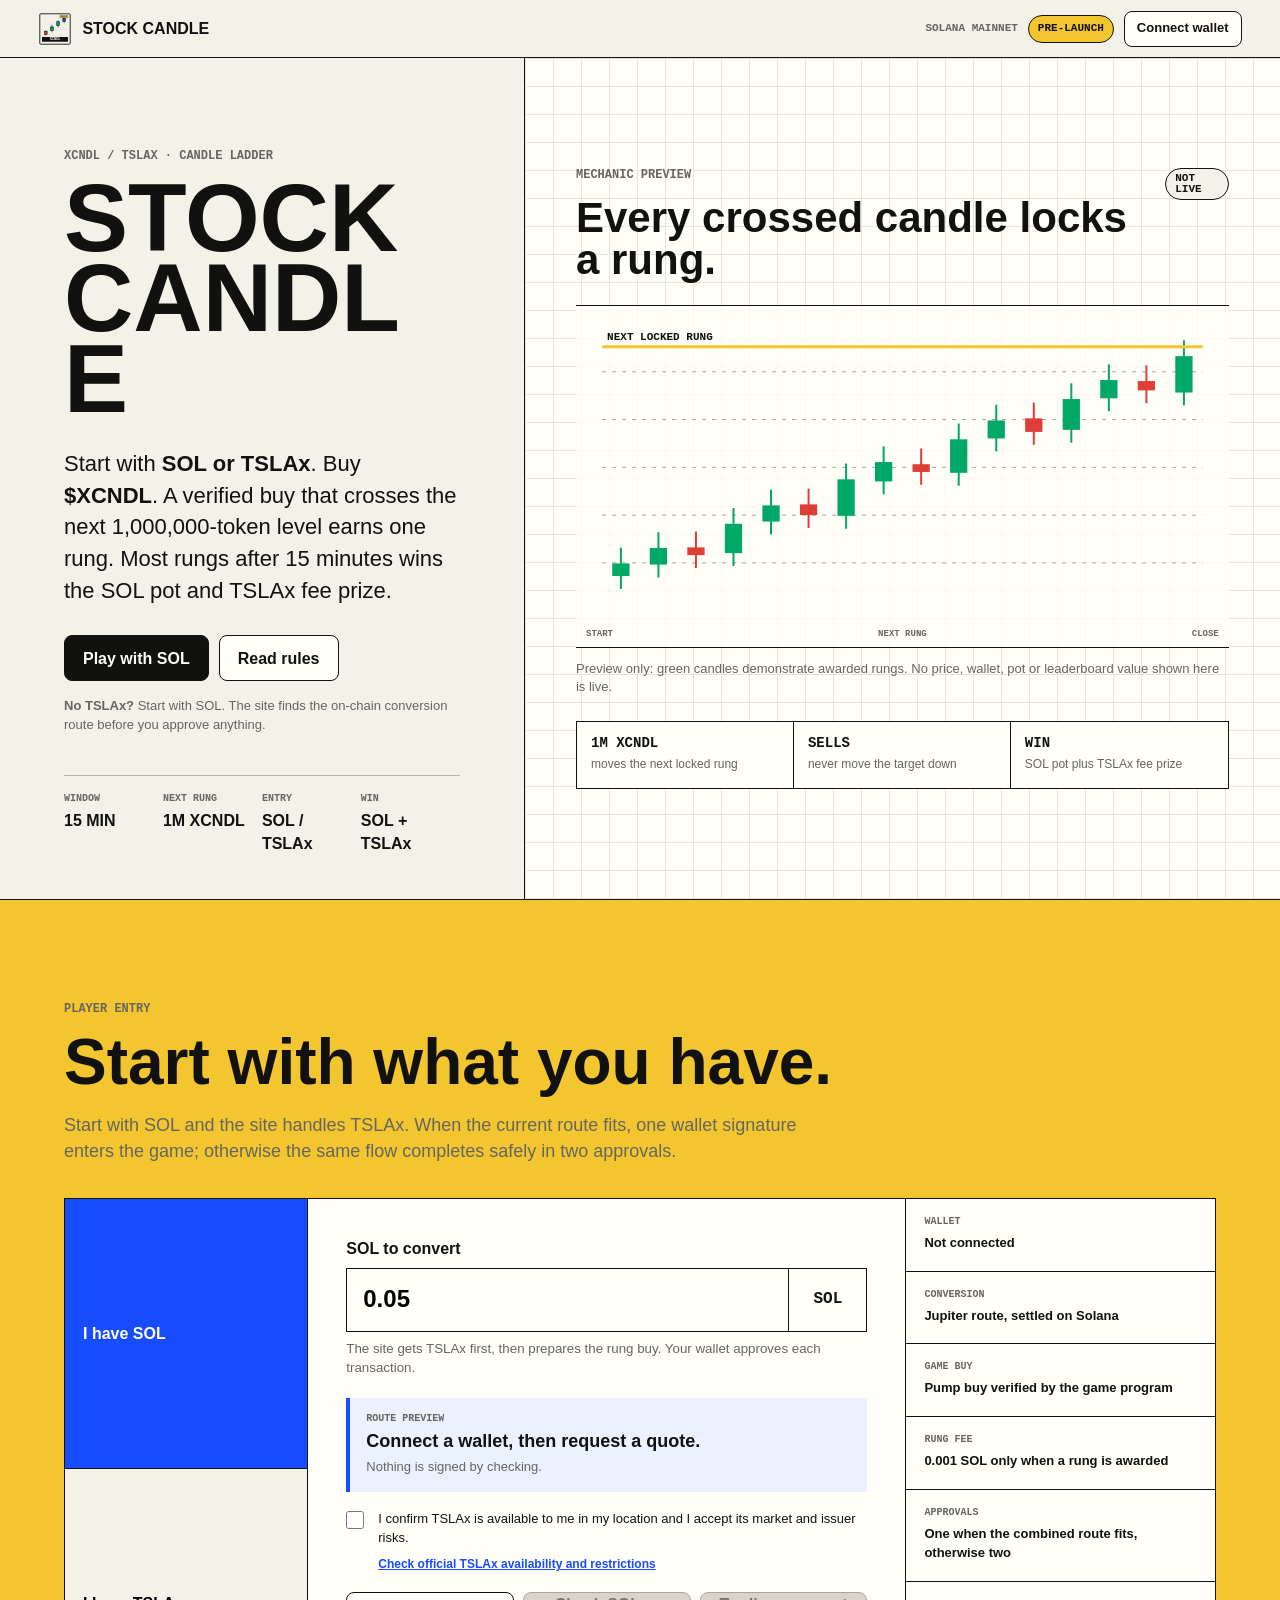
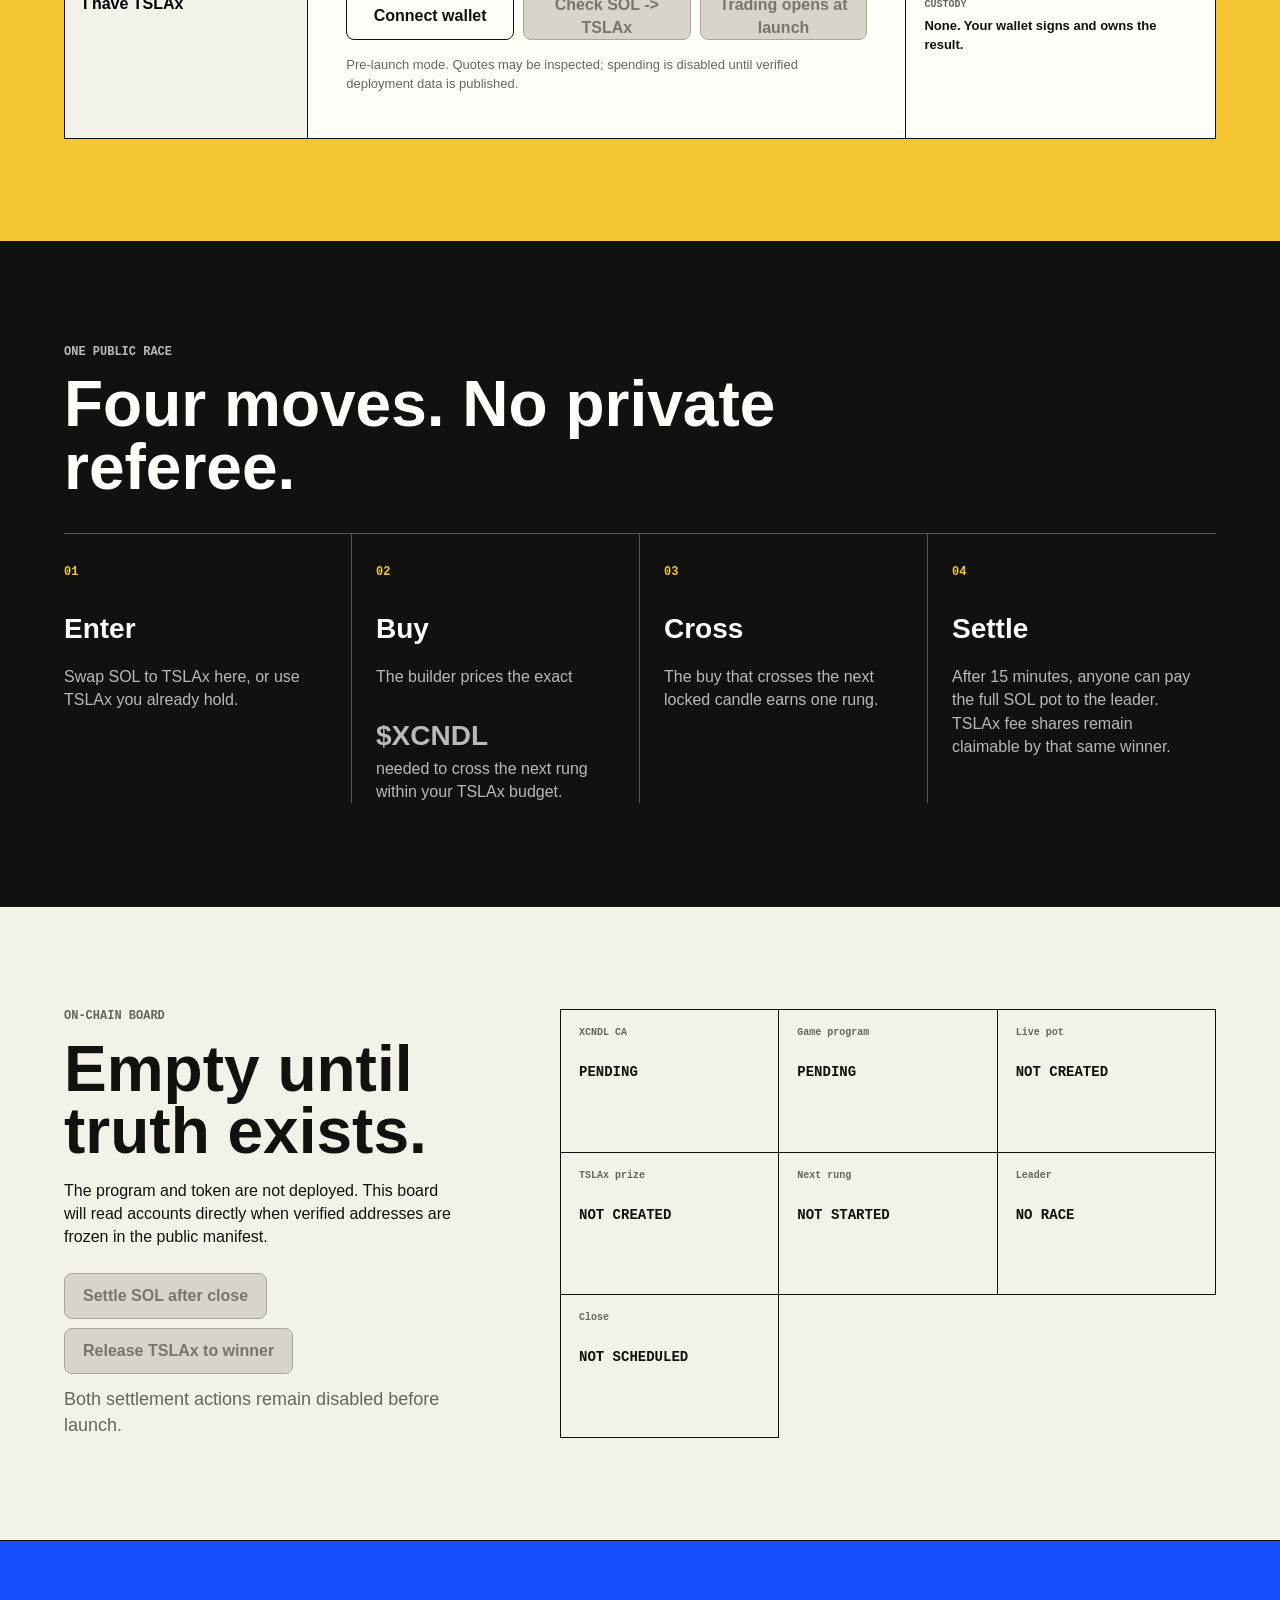
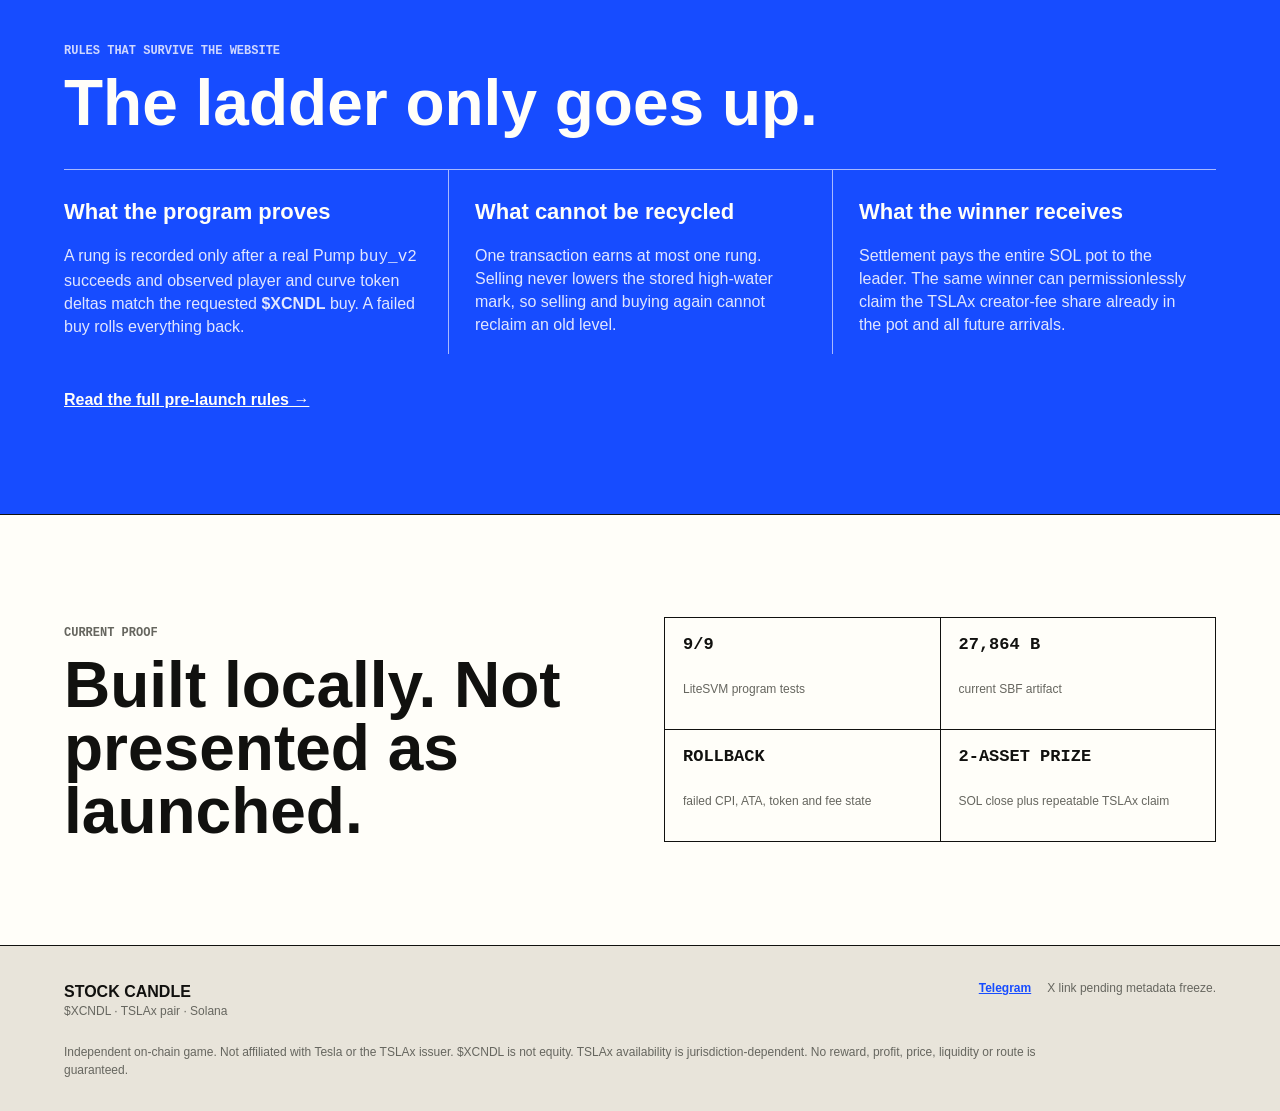
==== index.html @ 9a9387d1 "Harden pre-launch manifest gates" ====
<!doctype html>
<html lang="en">
<head>
  <meta charset="utf-8">
  <meta name="viewport" content="width=device-width, initial-scale=1, viewport-fit=cover">
  <title>STOCK CANDLE | XCNDL x TSLAx</title>
  <meta name="description" content="A fully on-chain Solana candle race. Start with SOL or TSLAx, buy XCNDL, cross the next 1M rung, and race for the SOL pot plus TSLAx fee prize.">
  <meta name="theme-color" content="#f4f1e9">
  <meta property="og:title" content="STOCK CANDLE | XCNDL x TSLAx">
  <meta property="og:description" content="Start with SOL or TSLAx. Cross 1M XCNDL candle rungs for 15 minutes. The leader wins the SOL pot plus TSLAx fee prize.">
  <meta property="og:image" content="https://scandle.ratchetx.xyz/assets/xcndl-token.png">
  <link rel="icon" href="assets/xcndl-token.svg" type="image/svg+xml">
  <link rel="stylesheet" href="styles.css">
</head>
<body>
  <a class="skip" href="#play">Skip to play</a>

  <header class="topbar">
    <a class="brand" href="#top" aria-label="STOCK CANDLE home">
      <img src="assets/xcndl-token.svg" width="34" height="34" alt="">
      <span>STOCK CANDLE</span>
    </a>
    <div class="top-actions">
      <span class="network">SOLANA MAINNET</span>
      <span class="launch-pill" id="launchPill">PRE-LAUNCH</span>
      <button class="button small" id="connectTop" type="button">Connect wallet</button>
    </div>
  </header>

  <main id="top">
    <section class="first-view" aria-labelledby="pageTitle">
      <div class="title-block">
        <p class="eyebrow">XCNDL / TSLAx &middot; CANDLE LADDER</p>
        <h1 id="pageTitle">STOCK<br>CANDLE</h1>
        <p class="lead">Start with <strong>SOL or TSLAx</strong>. Buy <strong>$XCNDL</strong>. A verified buy that crosses the next 1,000,000-token level earns one rung. Most rungs after 15 minutes wins the SOL pot and TSLAx fee prize.</p>
        <div class="primary-actions">
          <a class="button primary" href="#play">Play with SOL</a>
          <a class="button" href="#rules">Read rules</a>
        </div>
        <p class="entry-note"><strong>No TSLAx?</strong> Start with SOL. The site finds the on-chain conversion route before you approve anything.</p>
        <dl class="identity-line" aria-label="Token identity">
          <div><dt>WINDOW</dt><dd>15 MIN</dd></div>
          <div><dt>NEXT RUNG</dt><dd>1M XCNDL</dd></div>
          <div><dt>ENTRY</dt><dd>SOL / TSLAx</dd></div>
          <div><dt>WIN</dt><dd>SOL + TSLAx</dd></div>
        </dl>
      </div>

      <div class="market-surface" aria-labelledby="chartTitle">
        <div class="chart-head">
          <div>
            <p class="eyebrow">MECHANIC PREVIEW</p>
            <h2 id="chartTitle">Every crossed candle locks a rung.</h2>
          </div>
          <span class="live-label pending" id="chartState">NOT LIVE</span>
        </div>
        <div class="chart-wrap">
          <canvas id="ladderCanvas" aria-hidden="true"></canvas>
          <div class="chart-axis" aria-hidden="true">
            <span>START</span><span>NEXT RUNG</span><span>CLOSE</span>
          </div>
        </div>
        <p class="chart-summary" id="chartSummary">Preview only: green candles demonstrate awarded rungs. No price, wallet, pot or leaderboard value shown here is live.</p>
        <div class="rule-strip">
          <div><strong>1M XCNDL</strong><span>moves the next locked rung</span></div>
          <div><strong>SELLS</strong><span>never move the target down</span></div>
          <div><strong>WIN</strong><span>SOL pot plus TSLAx fee prize</span></div>
        </div>
      </div>
    </section>

    <section class="entry-band" id="play" aria-labelledby="playTitle">
      <div class="section-heading">
        <p class="eyebrow">PLAYER ENTRY</p>
        <h2 id="playTitle">Start with what you have.</h2>
        <p>Start with SOL and the site handles TSLAx. When the current route fits, one wallet signature enters the game; otherwise the same flow completes safely in two approvals.</p>
      </div>

      <div class="trade-workspace">
        <div class="mode-tabs" role="tablist" aria-label="Entry asset">
          <button class="mode-tab active" id="modeSol" type="button" role="tab" aria-selected="true" data-mode="sol">I have SOL</button>
          <button class="mode-tab" id="modeTslax" type="button" role="tab" aria-selected="false" data-mode="tslax">I have TSLAx</button>
        </div>

        <div class="trade-form">
          <label class="amount-field" for="entryAmount">
            <span id="amountLabel">SOL to convert</span>
            <span class="amount-box"><input id="entryAmount" inputmode="decimal" autocomplete="off" value="0.05" aria-describedby="amountHelp"><b id="amountUnit">SOL</b></span>
            <small id="amountHelp">The site checks a fresh route and chooses the shortest safe entry.</small>
          </label>

          <div class="quote-panel" aria-live="polite">
            <span class="quote-label">Route preview</span>
            <strong id="quoteValue">Connect a wallet, then request a quote.</strong>
            <span id="quoteDetail">Nothing is signed by checking.</span>
          </div>

          <label class="eligibility" for="eligibilityCheck">
            <input id="eligibilityCheck" type="checkbox">
            <span>I confirm TSLAx is available to me in my location and I accept its market and issuer risks.</span>
          </label>
          <p class="eligibility-info"><a href="https://xstocks.com/" target="_blank" rel="noopener noreferrer">Check official TSLAx availability and restrictions</a></p>

          <div class="trade-actions">
            <button class="button" id="connectWallet" type="button">Connect wallet</button>
            <button class="button cobalt" id="quoteButton" type="button">Check SOL &rarr; TSLAx</button>
            <button class="button primary" id="tradeButton" type="button" disabled>Trading opens at launch</button>
          </div>
          <p class="trade-status" id="tradeStatus" role="status">Pre-launch mode. Quotes may be inspected; spending is disabled until verified deployment data is published.</p>
        </div>

        <dl class="trust-ledger" aria-label="Entry trust boundary">
          <div><dt>Wallet</dt><dd id="walletValue">Not connected</dd></div>
          <div><dt>Conversion</dt><dd>Jupiter route, settled on Solana</dd></div>
          <div><dt>Game buy</dt><dd>Pump buy verified by the game program</dd></div>
          <div><dt>Rung fee</dt><dd>0.001 SOL only when a rung is awarded</dd></div>
          <div><dt>Approvals</dt><dd>One when the combined route fits, otherwise two</dd></div>
          <div><dt>Custody</dt><dd>None. Your wallet signs and owns the result.</dd></div>
        </dl>
      </div>
    </section>

    <section class="how-band" aria-labelledby="howTitle">
      <div class="section-heading compact">
        <p class="eyebrow">ONE PUBLIC RACE</p>
        <h2 id="howTitle">Four moves. No private referee.</h2>
      </div>
      <ol class="steps">
        <li><span>01</span><strong>Enter</strong><p>Swap SOL to TSLAx here, or use TSLAx you already hold.</p></li>
        <li><span>02</span><strong>Buy</strong><p>The builder prices the exact <strong>$XCNDL</strong> needed to cross the next rung within your TSLAx budget.</p></li>
        <li><span>03</span><strong>Cross</strong><p>The buy that crosses the next locked candle earns one rung.</p></li>
        <li><span>04</span><strong>Settle</strong><p>After 15 minutes, anyone can pay the full SOL pot to the leader. TSLAx fee shares remain claimable by that same winner.</p></li>
      </ol>
    </section>

    <section class="state-band" aria-labelledby="stateTitle">
      <div class="state-copy">
        <p class="eyebrow">ON-CHAIN BOARD</p>
        <h2 id="stateTitle">Empty until truth exists.</h2>
        <p id="stateExplanation">The program and token are not deployed. This board will read accounts directly when verified addresses are frozen in the public manifest.</p>
        <div class="state-actions">
          <button class="button primary" id="settleButton" type="button" disabled>Settle SOL after close</button>
          <button class="button" id="claimButton" type="button" disabled>Release TSLAx to winner</button>
        </div>
        <p class="state-status" id="stateStatus" role="status">Both settlement actions remain disabled before launch.</p>
      </div>
      <dl class="state-grid">
        <div><dt>XCNDL CA</dt><dd id="mintState">PENDING</dd></div>
        <div><dt>Game program</dt><dd id="programState">PENDING</dd></div>
        <div><dt>Live pot</dt><dd id="potState">NOT CREATED</dd></div>
        <div><dt>TSLAx prize</dt><dd id="prizeState">NOT CREATED</dd></div>
        <div><dt>Next rung</dt><dd id="rungState">NOT STARTED</dd></div>
        <div><dt>Leader</dt><dd id="leaderState">NO RACE</dd></div>
        <div><dt>Close</dt><dd id="closeState">NOT SCHEDULED</dd></div>
      </dl>
    </section>

    <section class="rules-band" id="rules" aria-labelledby="rulesTitle">
      <div class="section-heading compact">
        <p class="eyebrow">RULES THAT SURVIVE THE WEBSITE</p>
        <h2 id="rulesTitle">The ladder only goes up.</h2>
      </div>
      <div class="rules-columns">
        <div>
          <h3>What the program proves</h3>
          <p>A rung is recorded only after a real Pump <code>buy_v2</code> succeeds and observed player and curve token deltas match the requested <strong>$XCNDL</strong> buy. A failed buy rolls everything back.</p>
        </div>
        <div>
          <h3>What cannot be recycled</h3>
          <p>One transaction earns at most one rung. Selling never lowers the stored high-water mark, so selling and buying again cannot reclaim an old level.</p>
        </div>
        <div>
          <h3>What the winner receives</h3>
          <p>Settlement pays the entire SOL pot to the leader. The same winner can permissionlessly claim the TSLAx creator-fee share already in the pot and all future arrivals.</p>
        </div>
      </div>
      <a class="text-link" href="rules.html">Read the full pre-launch rules &rarr;</a>
    </section>

    <section class="proof-band" aria-labelledby="proofTitle">
      <div>
        <p class="eyebrow">CURRENT PROOF</p>
        <h2 id="proofTitle">Built locally. Not presented as launched.</h2>
      </div>
      <ul class="proof-list">
        <li><strong>9/9</strong><span>LiteSVM program tests</span></li>
        <li><strong>27,864 B</strong><span>current SBF artifact</span></li>
        <li><strong>ROLLBACK</strong><span>failed CPI, ATA, token and fee state</span></li>
        <li><strong>2-ASSET PRIZE</strong><span>SOL close plus repeatable TSLAx claim</span></li>
      </ul>
    </section>
  </main>

  <footer>
    <div class="footer-brand">
      <strong>STOCK CANDLE</strong>
      <span>$XCNDL &middot; TSLAx pair &middot; Solana</span>
    </div>
    <div class="socials">
      <a id="xLink" hidden rel="noopener noreferrer">X</a>
      <a id="telegramLink" hidden rel="noopener noreferrer">Telegram</a>
      <span id="socialPending">X link pending metadata freeze.</span>
    </div>
    <p class="risk">Independent on-chain game. Not affiliated with Tesla or the TSLAx issuer. $XCNDL is not equity. TSLAx availability is jurisdiction-dependent. No reward, profit, price, liquidity or route is guaranteed.</p>
  </footer>

  <script src="app.js" defer></script>
</body>
</html>
---- styles.css ----
:root {
  color-scheme: light;
  --paper: #f4f1e9;
  --paper-2: #e8e4da;
  --ink: #11110f;
  --muted: #66665f;
  --line: #b8b4aa;
  --green: #00a867;
  --red: #de3e35;
  --blue: #174cff;
  --yellow: #f3c62f;
  --white: #fffef9;
  --radius: 8px;
  font-family: Arial, Helvetica, sans-serif;
}

* { box-sizing: border-box; }
html { scroll-behavior: smooth; }
body {
  margin: 0;
  background: var(--paper);
  color: var(--ink);
  font-size: 16px;
  line-height: 1.45;
}
button, input { font: inherit; }
a { color: inherit; }
.skip {
  position: fixed;
  top: 8px;
  left: 8px;
  z-index: 20;
  padding: 10px 14px;
  background: var(--ink);
  color: var(--white);
  transform: translateY(-150%);
}
.skip:focus { transform: translateY(0); }

.topbar {
  position: sticky;
  top: 0;
  z-index: 10;
  min-height: 58px;
  padding: 8px clamp(16px, 3vw, 44px);
  display: flex;
  align-items: center;
  justify-content: space-between;
  gap: 18px;
  background: rgba(244, 241, 233, 0.96);
  border-bottom: 1px solid var(--ink);
  backdrop-filter: blur(10px);
}
.brand {
  display: inline-flex;
  align-items: center;
  gap: 10px;
  color: inherit;
  text-decoration: none;
  font-weight: 900;
}
.brand img { border-radius: 4px; }
.top-actions { display: flex; align-items: center; gap: 10px; }
.network { color: var(--muted); font: 700 11px/1 monospace; }
.launch-pill, .live-label {
  display: inline-flex;
  align-items: center;
  min-height: 28px;
  padding: 4px 9px;
  border: 1px solid var(--ink);
  border-radius: 999px;
  font: 800 11px/1 monospace;
  background: var(--yellow);
}
.live-label.pending { background: var(--paper); }

.button {
  min-height: 46px;
  padding: 0 18px;
  display: inline-flex;
  align-items: center;
  justify-content: center;
  border: 1px solid var(--ink);
  border-radius: var(--radius);
  background: var(--white);
  color: var(--ink);
  text-decoration: none;
  font-weight: 800;
  cursor: pointer;
  transition: transform 140ms ease, box-shadow 140ms ease, background 140ms ease;
}
.button:hover:not(:disabled), .button:focus-visible:not(:disabled) {
  transform: translate(-2px, -2px);
  box-shadow: 3px 3px 0 var(--ink);
}
.button:focus-visible, input:focus-visible { outline: 3px solid var(--yellow); outline-offset: 2px; }
.button.small { min-height: 36px; padding: 0 12px; font-size: 13px; }
.button.primary { background: var(--ink); color: var(--white); }
.button.cobalt { background: var(--blue); color: var(--white); }
.button:disabled { color: #77756d; border-color: #aaa69d; background: #d8d4ca; cursor: not-allowed; }

.first-view {
  min-height: calc(100svh - 58px);
  display: grid;
  grid-template-columns: minmax(280px, 0.82fr) minmax(460px, 1.18fr);
  border-bottom: 1px solid var(--ink);
}
.title-block {
  padding: clamp(42px, 7vw, 100px) clamp(24px, 5vw, 72px) 42px;
  display: flex;
  flex-direction: column;
  justify-content: center;
  border-right: 1px solid var(--ink);
}
.eyebrow {
  margin: 0 0 14px;
  color: var(--muted);
  font: 800 12px/1.2 monospace;
  text-transform: uppercase;
}
h1, h2, h3, p { overflow-wrap: anywhere; }
h1 {
  margin: 0;
  max-width: 8ch;
  font-size: 96px;
  line-height: 0.84;
  letter-spacing: 0;
}
.lead { max-width: 590px; margin: 28px 0; font-size: 22px; }
.primary-actions { display: flex; flex-wrap: wrap; gap: 10px; }
.entry-note { max-width: 560px; margin: 16px 0 0; color: var(--muted); font-size: 13px; }
.identity-line {
  margin: 40px 0 0;
  padding-top: 18px;
  display: grid;
  grid-template-columns: repeat(4, 1fr);
  border-top: 1px solid var(--line);
}
.identity-line div { padding-right: 10px; }
.identity-line dt { color: var(--muted); font: 700 10px/1 monospace; }
.identity-line dd { margin: 5px 0 0; font-weight: 900; }

.market-surface {
  min-width: 0;
  padding: clamp(28px, 4vw, 56px);
  display: flex;
  flex-direction: column;
  justify-content: center;
  background-color: var(--white);
  background-image: linear-gradient(var(--paper-2) 1px, transparent 1px), linear-gradient(90deg, var(--paper-2) 1px, transparent 1px);
  background-size: 28px 28px;
}
.chart-head { display: flex; justify-content: space-between; align-items: start; gap: 20px; }
.chart-head h2 { max-width: 690px; margin: 0; font-size: 42px; line-height: 1; }
.chart-wrap {
  position: relative;
  width: 100%;
  aspect-ratio: 16 / 8.4;
  min-height: 260px;
  max-height: 520px;
  margin: 24px 0 12px;
  border-top: 1px solid var(--ink);
  border-bottom: 1px solid var(--ink);
  background: rgba(255, 254, 249, 0.82);
}
#ladderCanvas { display: block; width: 100%; height: 100%; }
.chart-axis {
  position: absolute;
  inset: auto 10px 8px;
  display: flex;
  justify-content: space-between;
  pointer-events: none;
  color: var(--muted);
  font: 700 9px/1 monospace;
}
.chart-summary { margin: 0; color: var(--muted); font-size: 13px; }
.rule-strip {
  margin-top: 24px;
  display: grid;
  grid-template-columns: repeat(3, 1fr);
  border: 1px solid var(--ink);
  background: var(--white);
}
.rule-strip div { min-width: 0; padding: 14px; border-right: 1px solid var(--ink); }
.rule-strip div:last-child { border-right: 0; }
.rule-strip strong, .rule-strip span { display: block; }
.rule-strip strong { font: 900 14px/1 monospace; }
.rule-strip span { margin-top: 6px; color: var(--muted); font-size: 12px; }

.entry-band, .how-band, .rules-band, .proof-band, .state-band {
  padding: clamp(54px, 8vw, 112px) clamp(18px, 5vw, 72px);
  border-bottom: 1px solid var(--ink);
}
.section-heading { max-width: 900px; margin-bottom: 34px; }
.section-heading.compact { max-width: 760px; }
.section-heading h2, .state-copy h2, .proof-band h2 { margin: 0; font-size: 64px; line-height: 0.98; }
.section-heading p:last-child, .state-copy p:last-child { max-width: 740px; color: var(--muted); font-size: 18px; }

.entry-band { background: var(--yellow); }
.trade-workspace {
  display: grid;
  grid-template-columns: minmax(200px, 0.55fr) minmax(360px, 1.35fr) minmax(230px, 0.7fr);
  border: 1px solid var(--ink);
  background: var(--white);
}
.mode-tabs { display: flex; flex-direction: column; border-right: 1px solid var(--ink); }
.mode-tab {
  flex: 1;
  min-height: 76px;
  padding: 18px;
  border: 0;
  border-bottom: 1px solid var(--ink);
  background: var(--paper);
  text-align: left;
  font-weight: 900;
  cursor: pointer;
}
.mode-tab:last-child { border-bottom: 0; }
.mode-tab.active { background: var(--blue); color: var(--white); }
.trade-form { padding: clamp(20px, 3vw, 38px); }
.amount-field > span:first-child { display: block; margin-bottom: 8px; font-weight: 800; }
.amount-box {
  min-height: 64px;
  display: grid;
  grid-template-columns: 1fr auto;
  align-items: center;
  border: 1px solid var(--ink);
  background: var(--white);
}
.amount-box input { width: 100%; min-width: 0; padding: 0 16px; border: 0; outline: 0; font-size: 24px; font-weight: 800; background: transparent; }
.amount-box b { align-self: stretch; min-width: 78px; display: grid; place-items: center; border-left: 1px solid var(--ink); font-family: monospace; }
.amount-field small { display: block; margin-top: 7px; color: var(--muted); }
.quote-panel { margin-top: 20px; padding: 16px; display: grid; gap: 4px; border-left: 4px solid var(--blue); background: #edf0ff; }
.quote-label { color: var(--muted); font: 700 10px/1 monospace; text-transform: uppercase; }
.quote-panel strong { font-size: 18px; }
.quote-panel span:last-child { color: var(--muted); font-size: 13px; }
.eligibility { margin: 18px 0; display: grid; grid-template-columns: 22px 1fr; gap: 10px; align-items: start; font-size: 13px; }
.eligibility input { width: 18px; height: 18px; margin: 1px 0 0; accent-color: var(--blue); }
.eligibility-info { margin: -10px 0 18px 32px; font-size: 12px; }
.eligibility-info a { color: var(--blue); font-weight: 800; }
.trade-actions { display: flex; flex-wrap: wrap; gap: 9px; }
.trade-actions .button { flex: 1 1 160px; }
.trade-status { margin: 16px 0 0; min-height: 44px; color: var(--muted); font-size: 13px; }
.trust-ledger { margin: 0; border-left: 1px solid var(--ink); }
.trust-ledger div { padding: 18px; border-bottom: 1px solid var(--ink); }
.trust-ledger div:last-child { border-bottom: 0; }
.trust-ledger dt { color: var(--muted); font: 700 10px/1 monospace; text-transform: uppercase; }
.trust-ledger dd { margin: 7px 0 0; font-size: 13px; font-weight: 700; }

.how-band { background: var(--ink); color: var(--white); }
.how-band .eyebrow, .how-band .steps p { color: #b9bab5; }
.steps { margin: 0; padding: 0; display: grid; grid-template-columns: repeat(4, 1fr); list-style: none; border-top: 1px solid #55564f; }
.steps li { min-width: 0; padding: 24px 24px 0 0; border-right: 1px solid #55564f; }
.steps li + li { padding-left: 24px; }
.steps li:last-child { border-right: 0; }
.steps span { color: var(--yellow); font: 800 12px/1 monospace; }
.steps strong { display: block; margin-top: 28px; font-size: 28px; }
.steps p { margin-bottom: 0; }

.state-band { display: grid; grid-template-columns: minmax(260px, 0.75fr) minmax(480px, 1.25fr); gap: clamp(40px, 8vw, 120px); }
.state-actions { margin-top: 24px; display: flex; flex-wrap: wrap; gap: 9px; }
.state-status { max-width: 640px; min-height: 38px; margin: 12px 0 0; color: var(--muted); font-size: 13px; }
.state-grid { margin: 0; display: grid; grid-template-columns: repeat(3, 1fr); border-top: 1px solid var(--ink); border-left: 1px solid var(--ink); }
.state-grid div { min-height: 120px; padding: 18px; border-right: 1px solid var(--ink); border-bottom: 1px solid var(--ink); }
.state-grid dt { color: var(--muted); font: 700 10px/1 monospace; }
.state-grid dd { margin: 26px 0 0; font: 900 14px/1.2 monospace; }

.rules-band { background: var(--blue); color: var(--white); }
.rules-band .eyebrow { color: #cfd7ff; }
.rules-columns { display: grid; grid-template-columns: repeat(3, 1fr); border-top: 1px solid #a8b9ff; }
.rules-columns div { padding: 26px 26px 0 0; }
.rules-columns div + div { padding-left: 26px; border-left: 1px solid #a8b9ff; }
.rules-columns h3 { margin: 0; font-size: 22px; }
.rules-columns p { color: #e1e6ff; }
.text-link { display: inline-block; margin-top: 34px; font-weight: 900; }

.proof-band { display: grid; grid-template-columns: 1fr 1fr; gap: 48px; align-items: end; background: var(--white); }
.proof-list { margin: 0; padding: 0; display: grid; grid-template-columns: 1fr 1fr; list-style: none; border-top: 1px solid var(--ink); border-left: 1px solid var(--ink); }
.proof-list li { min-height: 112px; padding: 18px; border-right: 1px solid var(--ink); border-bottom: 1px solid var(--ink); }
.proof-list strong, .proof-list span { display: block; }
.proof-list strong { font: 900 17px/1 monospace; }
.proof-list span { margin-top: 28px; color: var(--muted); font-size: 12px; }

footer { padding: 34px clamp(18px, 5vw, 72px); display: grid; grid-template-columns: 1fr auto; gap: 24px; background: var(--paper-2); }
.footer-brand strong, .footer-brand span { display: block; }
.footer-brand span, .socials, .risk { color: var(--muted); font-size: 12px; }
.socials { display: flex; gap: 16px; }
.socials a { font-weight: 800; color: var(--blue); }
.risk { grid-column: 1 / -1; max-width: 980px; margin: 0; }

.rules-document { width: min(920px, calc(100% - 36px)); margin: 0 auto; padding: 72px 0 110px; }
.rules-document h1 { max-width: none; font-size: 76px; }
.document-lead { max-width: 780px; margin: 32px 0 64px; font-size: 22px; }
.rules-document section { padding: 28px 0; border-top: 1px solid var(--ink); }
.rules-document section h2 { margin: 0 0 14px; font-size: 34px; }
.rules-document section p, .rules-document section ul { max-width: 760px; }
.rules-document li + li { margin-top: 9px; }

@media (max-width: 980px) {
  h1 { font-size: 76px; }
  .section-heading h2, .state-copy h2, .proof-band h2 { font-size: 52px; }
  .first-view { grid-template-columns: 1fr; }
  .title-block { border-right: 0; border-bottom: 1px solid var(--ink); }
  .trade-workspace { grid-template-columns: 180px 1fr; }
  .trust-ledger { grid-column: 1 / -1; display: grid; grid-template-columns: 1fr 1fr; border-left: 0; border-top: 1px solid var(--ink); }
  .trust-ledger div { border-right: 1px solid var(--ink); }
  .state-band, .proof-band { grid-template-columns: 1fr; }
}

@media (max-width: 680px) {
  .topbar { align-items: flex-start; }
  .brand span { display: none; }
  .network { display: none; }
  .button.small { max-width: 128px; }
  .first-view { min-height: auto; }
  .title-block { padding: 44px 18px 34px; }
  h1 { font-size: 58px; }
  .lead { margin: 22px 0; font-size: 18px; }
  .identity-line { margin-top: 28px; }
  .identity-line { grid-template-columns: 1fr 1fr; row-gap: 16px; }
  .identity-line dd { font-size: 13px; }
  .market-surface { padding: 28px 18px 30px; }
  .chart-head { align-items: flex-end; }
  .chart-wrap { min-height: 228px; aspect-ratio: 1.3 / 1; }
  .rule-strip { grid-template-columns: 1fr; }
  .rule-strip div { border-right: 0; border-bottom: 1px solid var(--ink); }
  .rule-strip div:last-child { border-bottom: 0; }
  .entry-band, .how-band, .rules-band, .proof-band, .state-band { padding: 52px 18px; }
  .section-heading h2, .state-copy h2, .proof-band h2 { font-size: 39px; }
  .trade-workspace { grid-template-columns: 1fr; }
  .mode-tabs { flex-direction: row; border-right: 0; border-bottom: 1px solid var(--ink); }
  .mode-tab { min-height: 58px; border-bottom: 0; border-right: 1px solid var(--ink); }
  .mode-tab:last-child { border-right: 0; }
  .trust-ledger { grid-template-columns: 1fr; }
  .trust-ledger div { border-right: 0; }
  .steps { grid-template-columns: 1fr 1fr; }
  .steps li { padding: 20px 14px 20px 0; border-bottom: 1px solid #55564f; }
  .steps li + li { padding-left: 14px; }
  .steps li:nth-child(2) { border-right: 0; }
  .steps li:nth-child(3), .steps li:nth-child(4) { border-bottom: 0; }
  .steps strong { margin-top: 18px; font-size: 22px; }
  .state-grid { grid-template-columns: 1fr 1fr; }
  .rules-columns { grid-template-columns: 1fr; }
  .rules-columns div { padding: 24px 0 8px; border-bottom: 1px solid #a8b9ff; }
  .rules-columns div + div { padding-left: 0; border-left: 0; }
  .rules-columns div:last-child { border-bottom: 0; }
  .proof-list { grid-template-columns: 1fr; }
  footer { grid-template-columns: 1fr; }
  .rules-document { padding-top: 46px; }
  .rules-document h1 { font-size: 48px; }
  .document-lead { font-size: 18px; }
}

@media (prefers-reduced-motion: reduce) {
  html { scroll-behavior: auto; }
  *, *::before, *::after { animation-duration: 0.001ms !important; transition-duration: 0.001ms !important; }
}
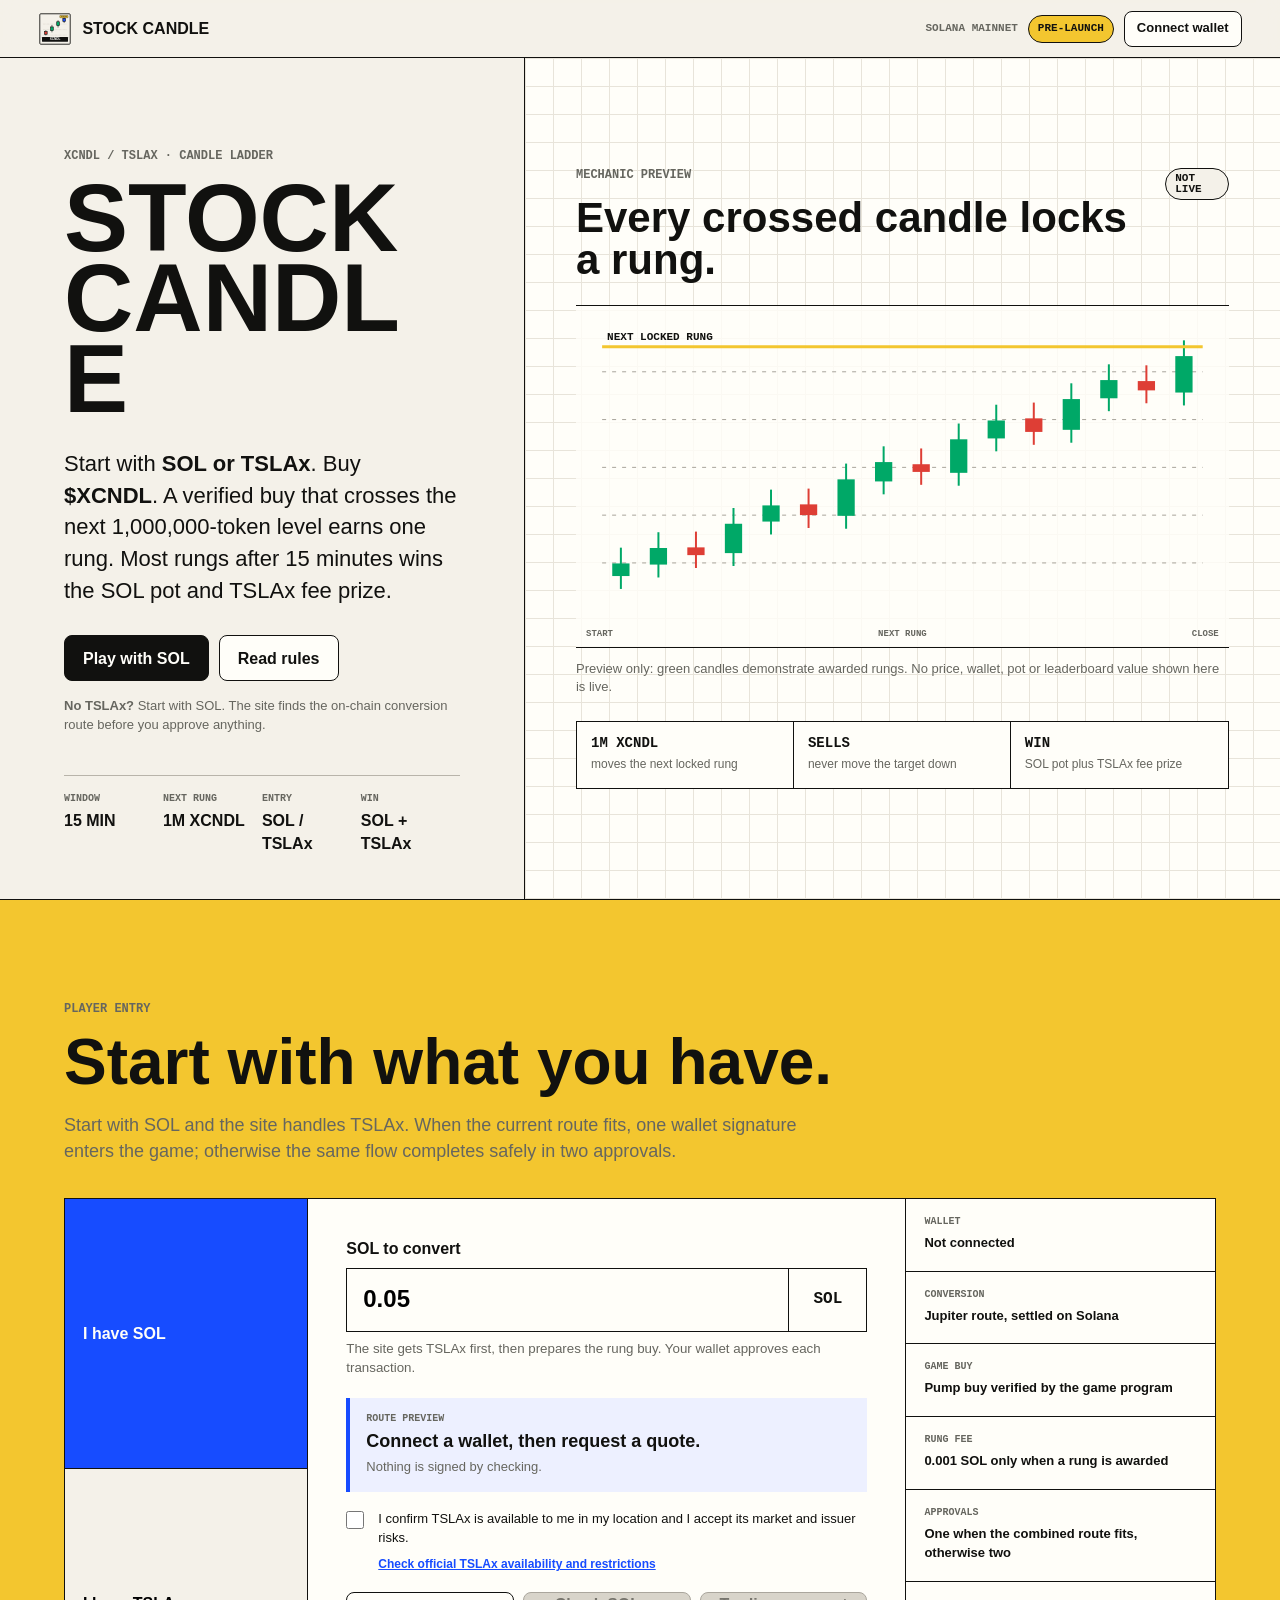
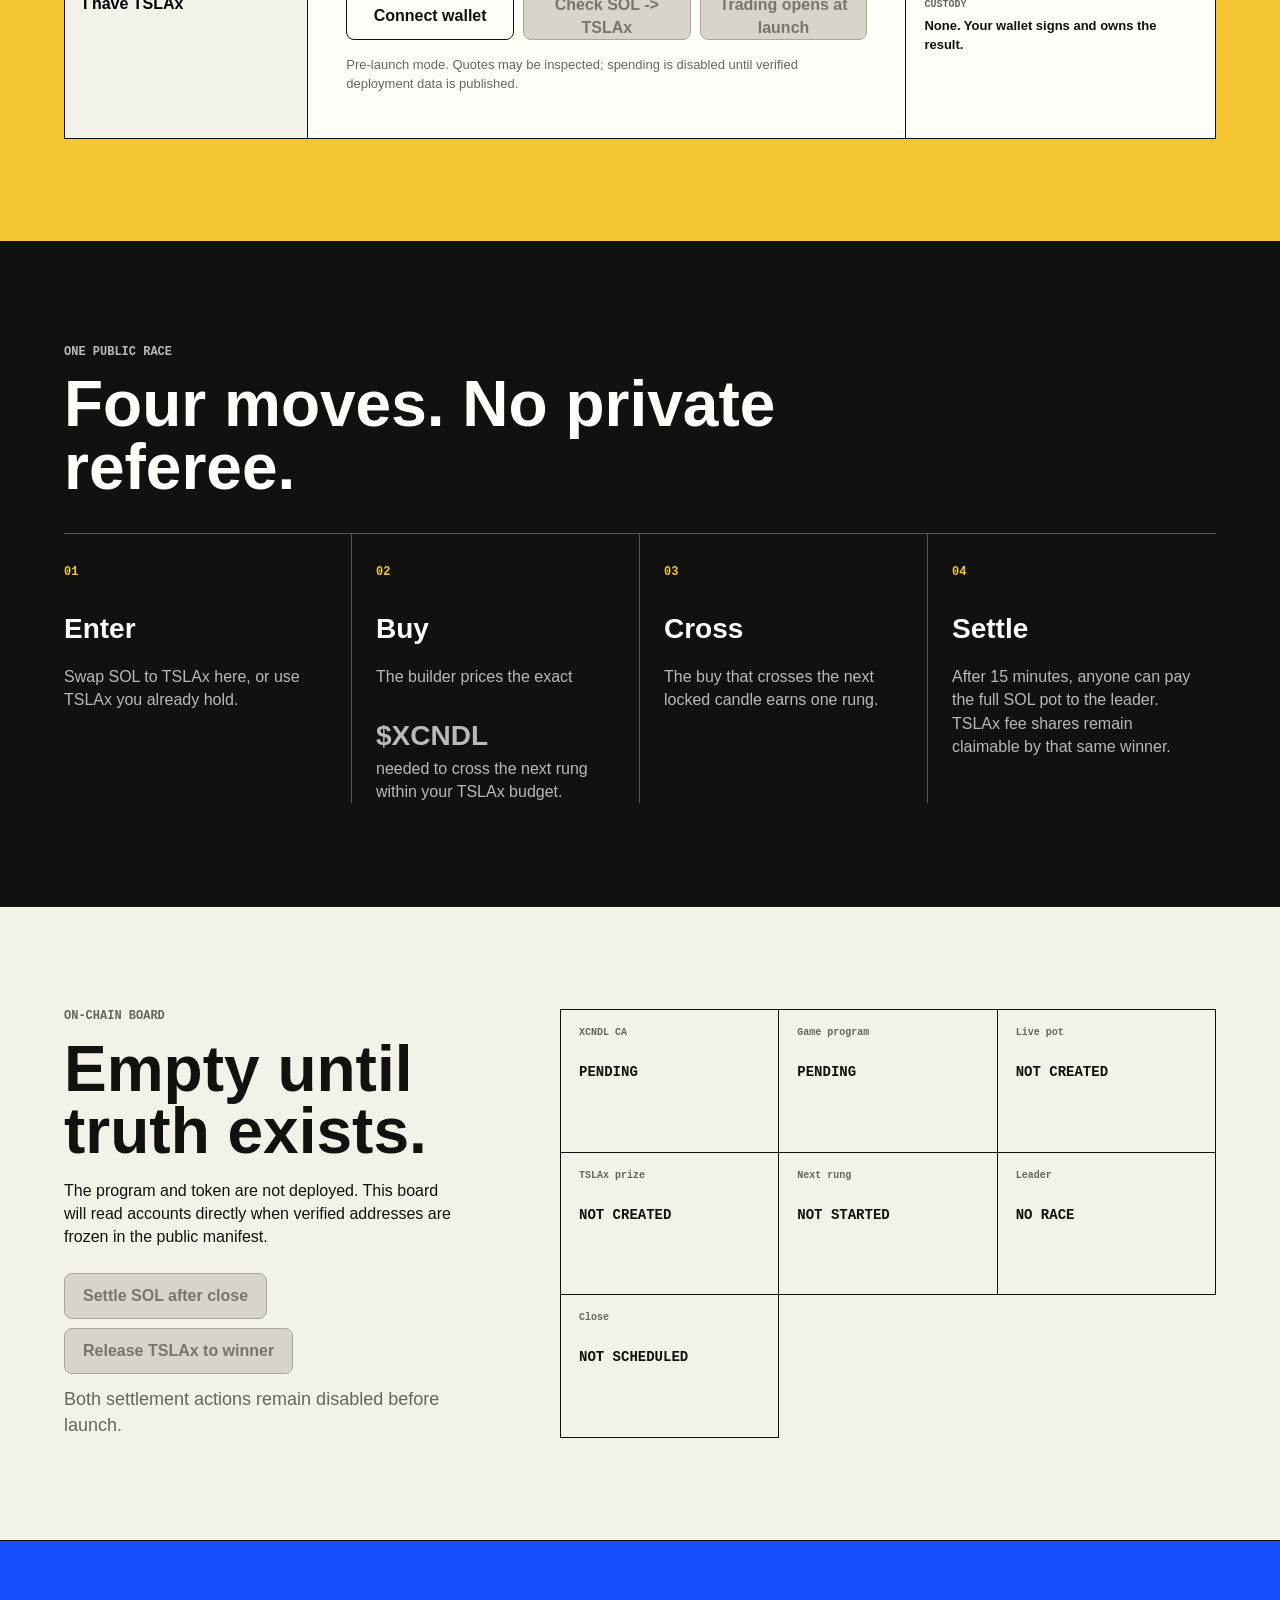
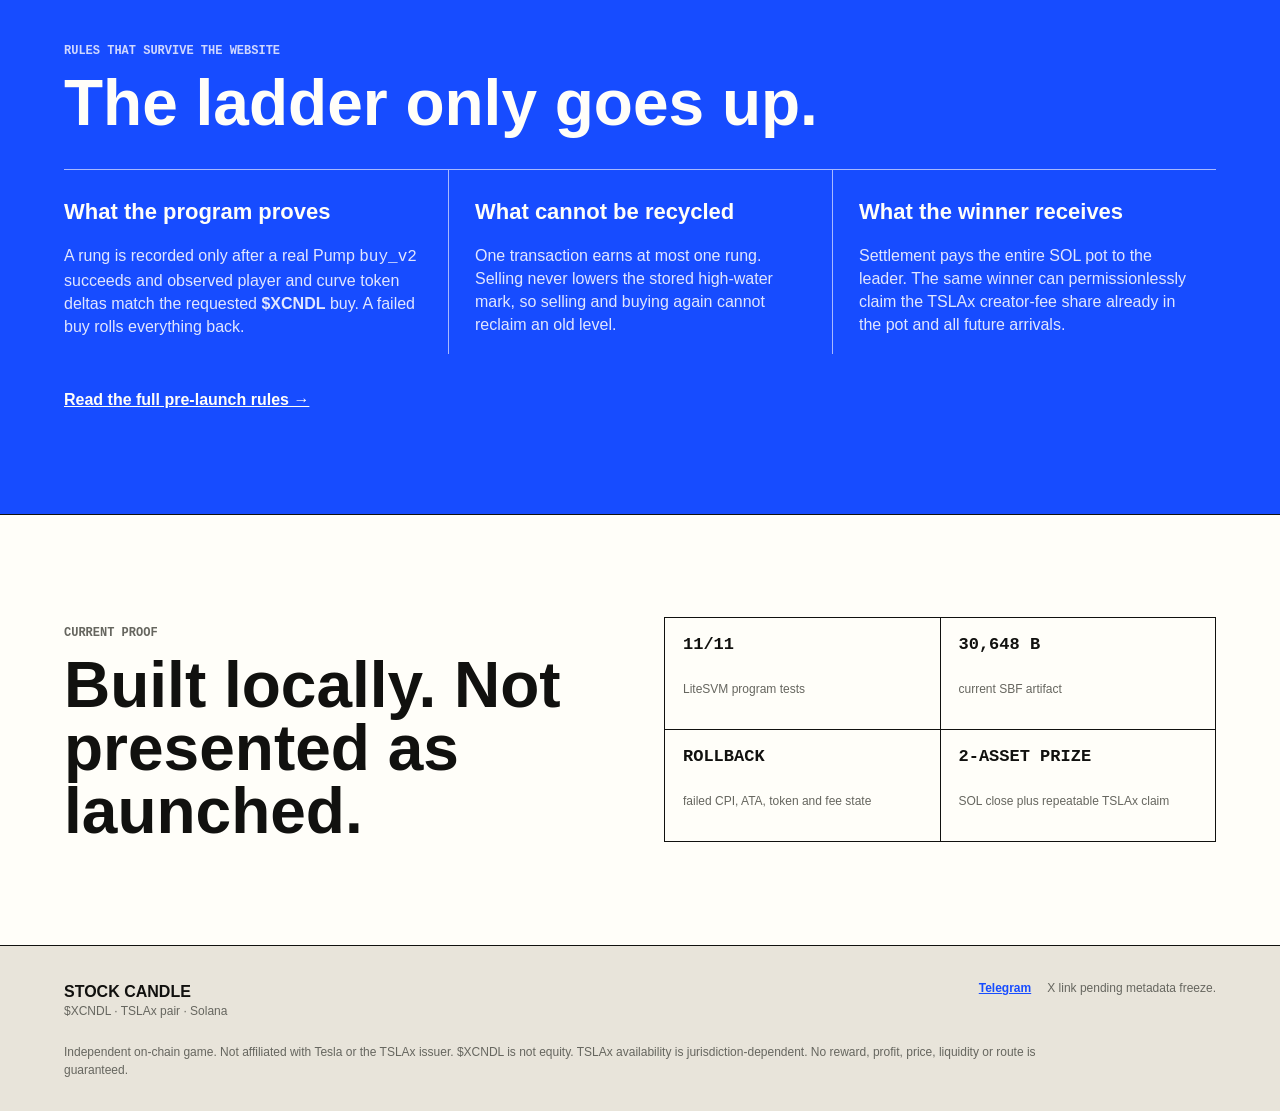
==== commit a46b327d: "Close prefunded PDA launch blocker" ====
--- a/index.html
+++ b/index.html
@@ -183,8 +183,8 @@
         <h2 id="proofTitle">Built locally. Not presented as launched.</h2>
       </div>
       <ul class="proof-list">
-        <li><strong>9/9</strong><span>LiteSVM program tests</span></li>
-        <li><strong>27,864 B</strong><span>current SBF artifact</span></li>
+        <li><strong>11/11</strong><span>LiteSVM program tests</span></li>
+        <li><strong>30,648 B</strong><span>current SBF artifact</span></li>
         <li><strong>ROLLBACK</strong><span>failed CPI, ATA, token and fee state</span></li>
         <li><strong>2-ASSET PRIZE</strong><span>SOL close plus repeatable TSLAx claim</span></li>
       </ul>
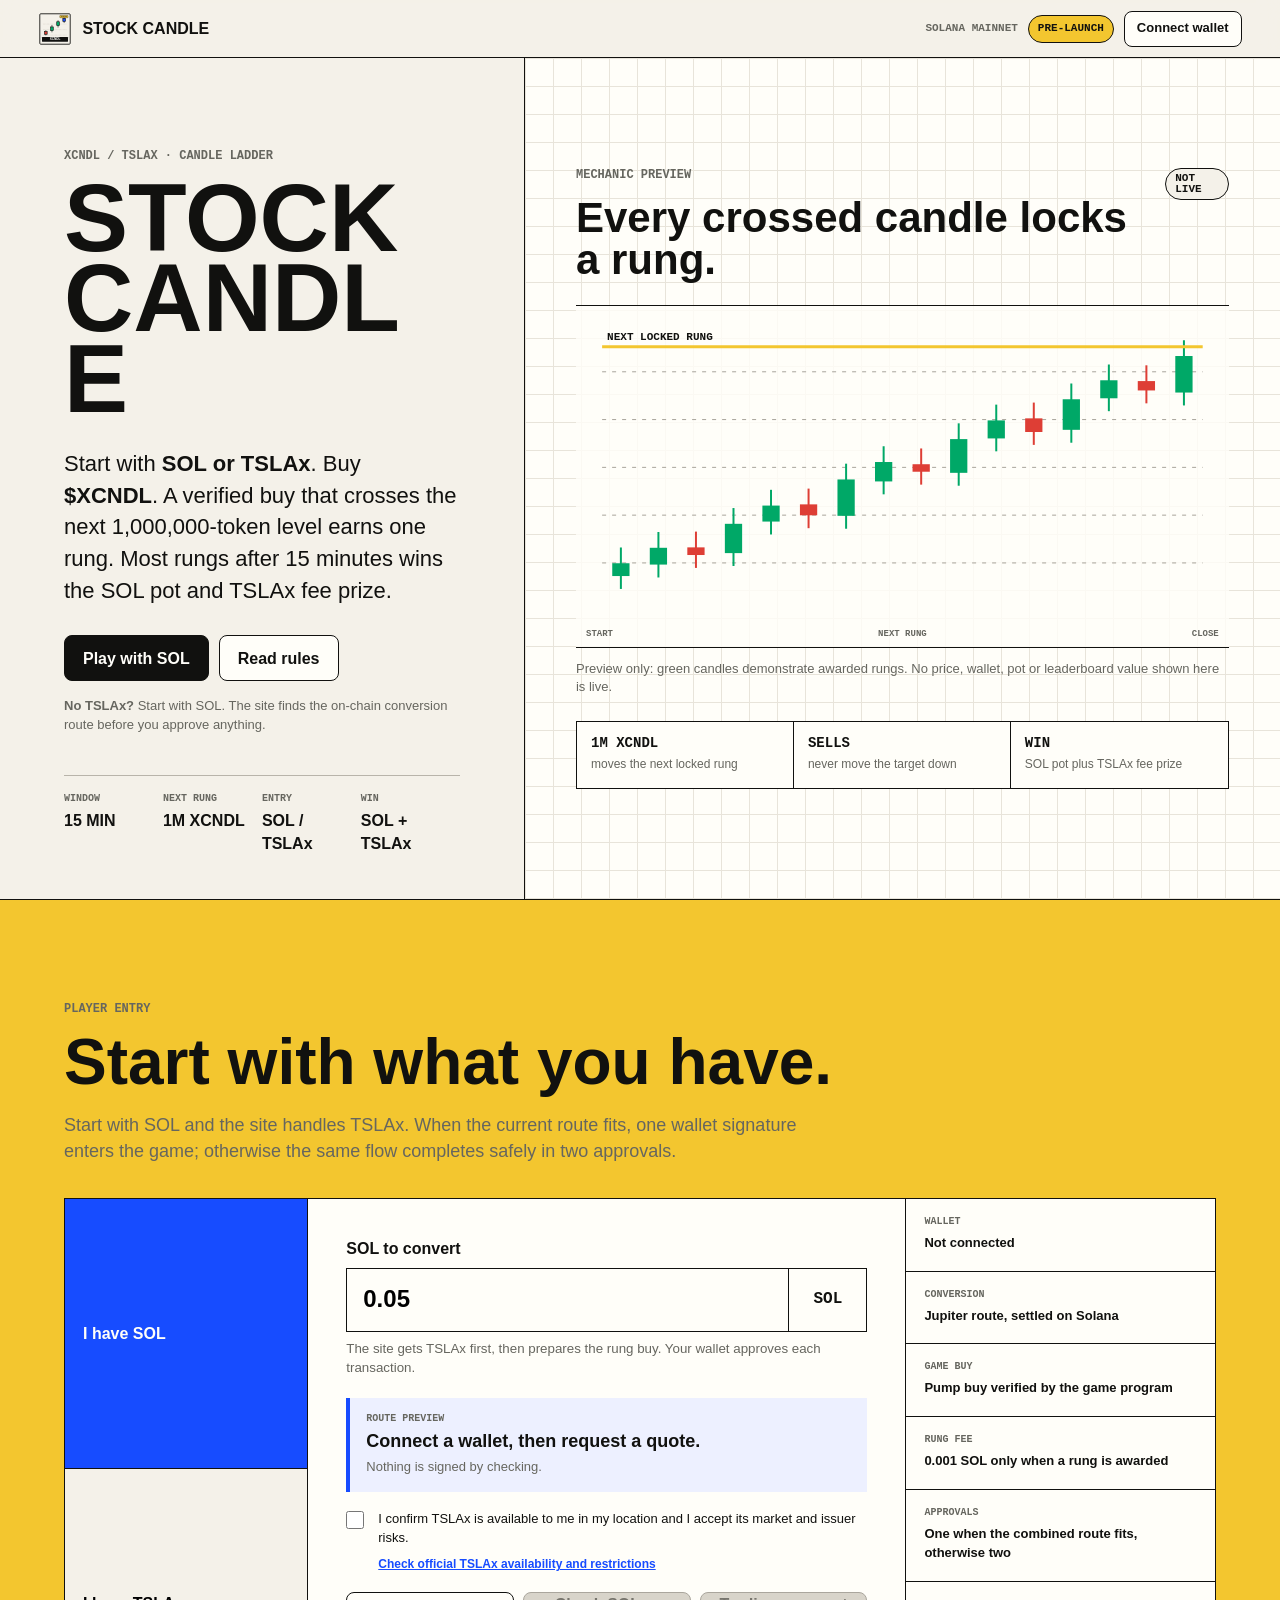
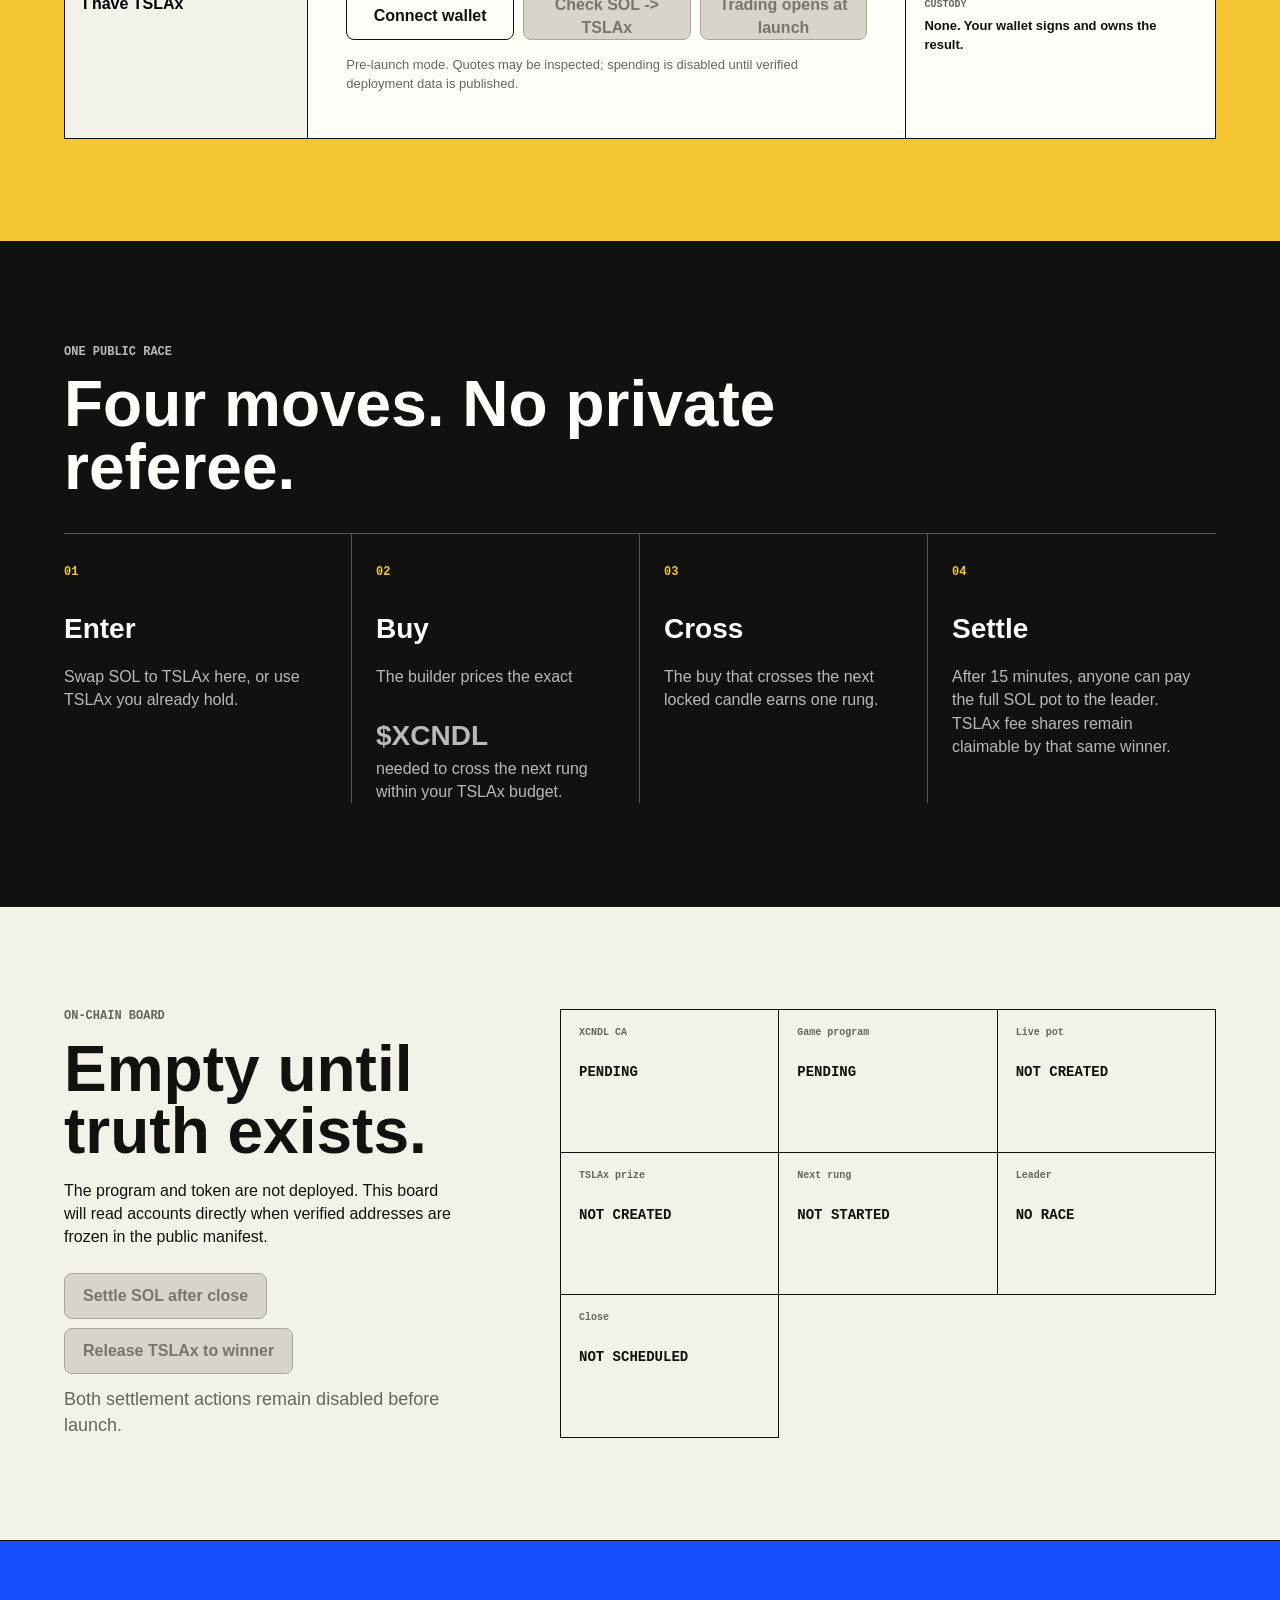
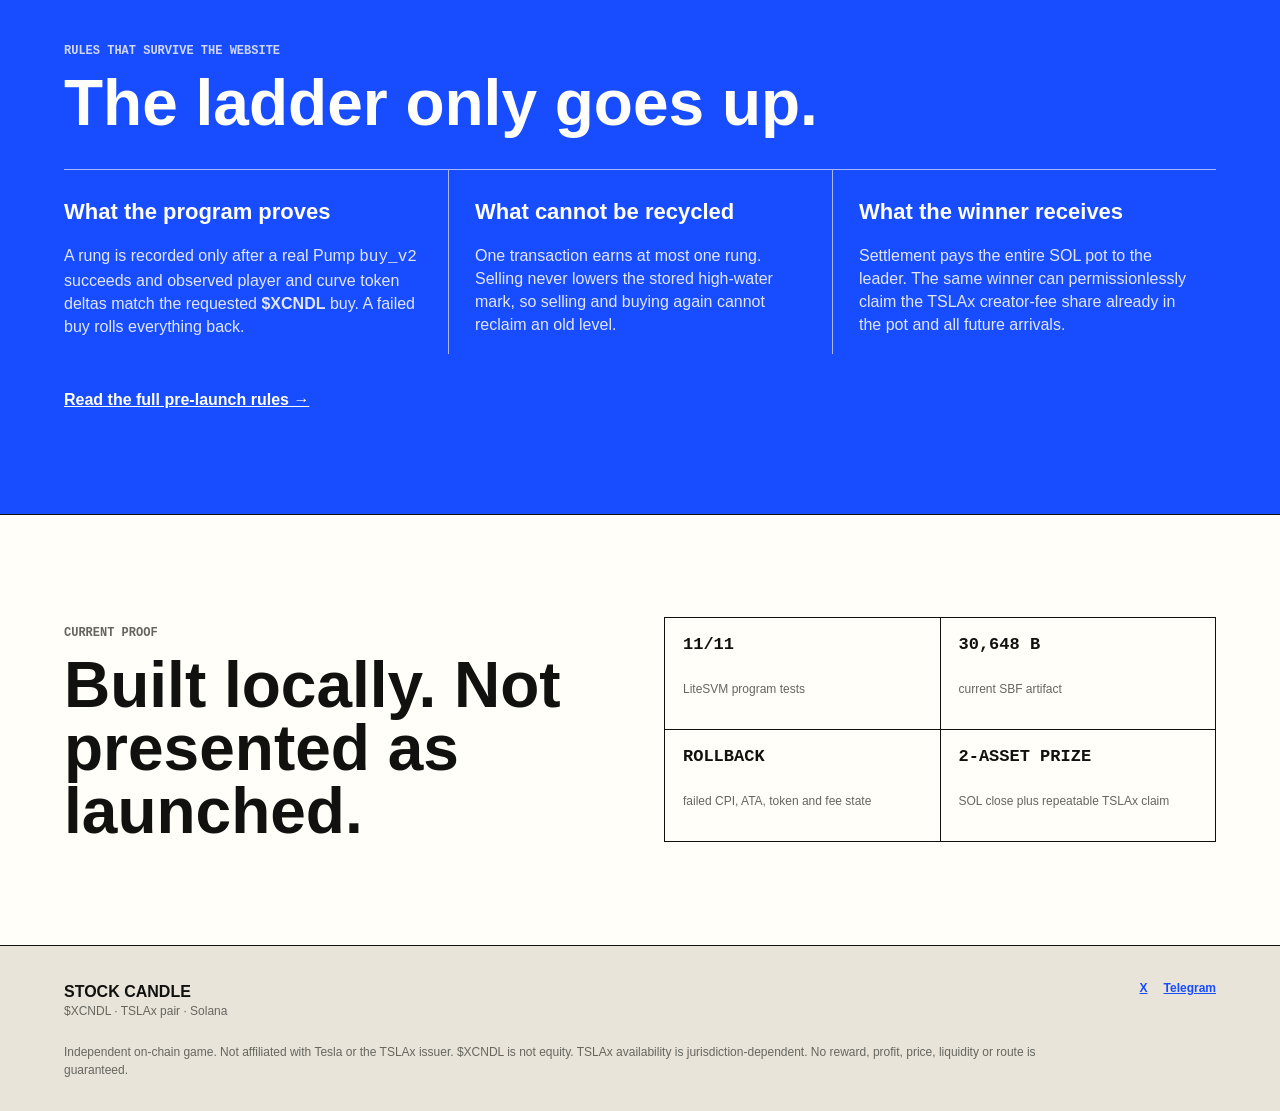
==== commit f064d71f: "Freeze launch post and founder target" ====
--- a/index.html
+++ b/index.html
@@ -6,9 +6,17 @@
   <title>STOCK CANDLE | XCNDL x TSLAx</title>
   <meta name="description" content="A fully on-chain Solana candle race. Start with SOL or TSLAx, buy XCNDL, cross the next 1M rung, and race for the SOL pot plus TSLAx fee prize.">
   <meta name="theme-color" content="#f4f1e9">
+  <link rel="canonical" href="https://scandle.ratchetx.xyz/">
+  <meta property="og:type" content="website">
+  <meta property="og:url" content="https://scandle.ratchetx.xyz/">
   <meta property="og:title" content="STOCK CANDLE | XCNDL x TSLAx">
   <meta property="og:description" content="Start with SOL or TSLAx. Cross 1M XCNDL candle rungs for 15 minutes. The leader wins the SOL pot plus TSLAx fee prize.">
   <meta property="og:image" content="https://scandle.ratchetx.xyz/assets/xcndl-token.png">
+  <meta name="twitter:card" content="summary_large_image">
+  <meta name="twitter:creator" content="@SonyxEth">
+  <meta name="twitter:title" content="STOCK CANDLE | XCNDL x TSLAx">
+  <meta name="twitter:description" content="Buy XCNDL, cross 1M candle rungs, and race for the SOL pot plus TSLAx fee prize.">
+  <meta name="twitter:image" content="https://scandle.ratchetx.xyz/assets/xcndl-token.png">
   <link rel="icon" href="assets/xcndl-token.svg" type="image/svg+xml">
   <link rel="stylesheet" href="styles.css">
 </head>
@@ -199,7 +207,7 @@
     <div class="socials">
       <a id="xLink" hidden rel="noopener noreferrer">X</a>
       <a id="telegramLink" hidden rel="noopener noreferrer">Telegram</a>
-      <span id="socialPending">X link pending metadata freeze.</span>
+      <span id="socialPending" hidden>Launch links pending.</span>
     </div>
     <p class="risk">Independent on-chain game. Not affiliated with Tesla or the TSLAx issuer. $XCNDL is not equity. TSLAx availability is jurisdiction-dependent. No reward, profit, price, liquidity or route is guaranteed.</p>
   </footer>
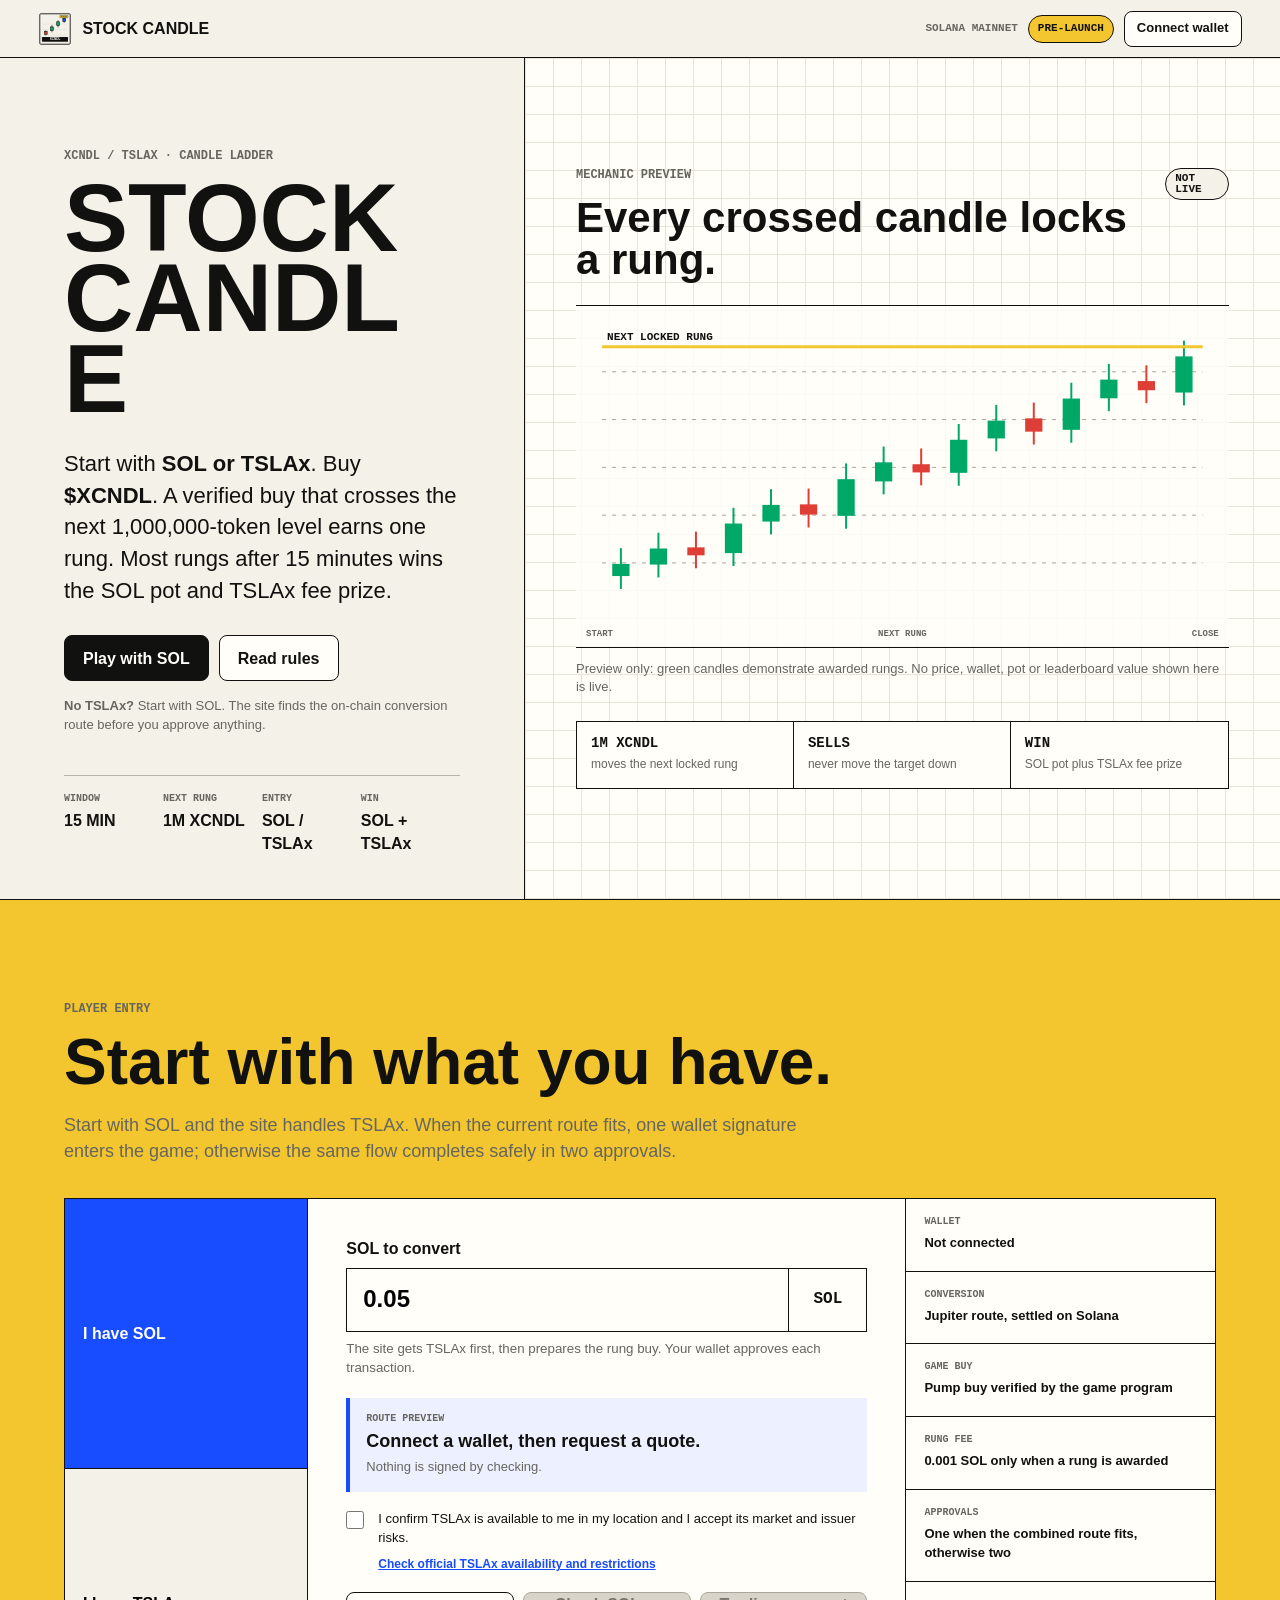
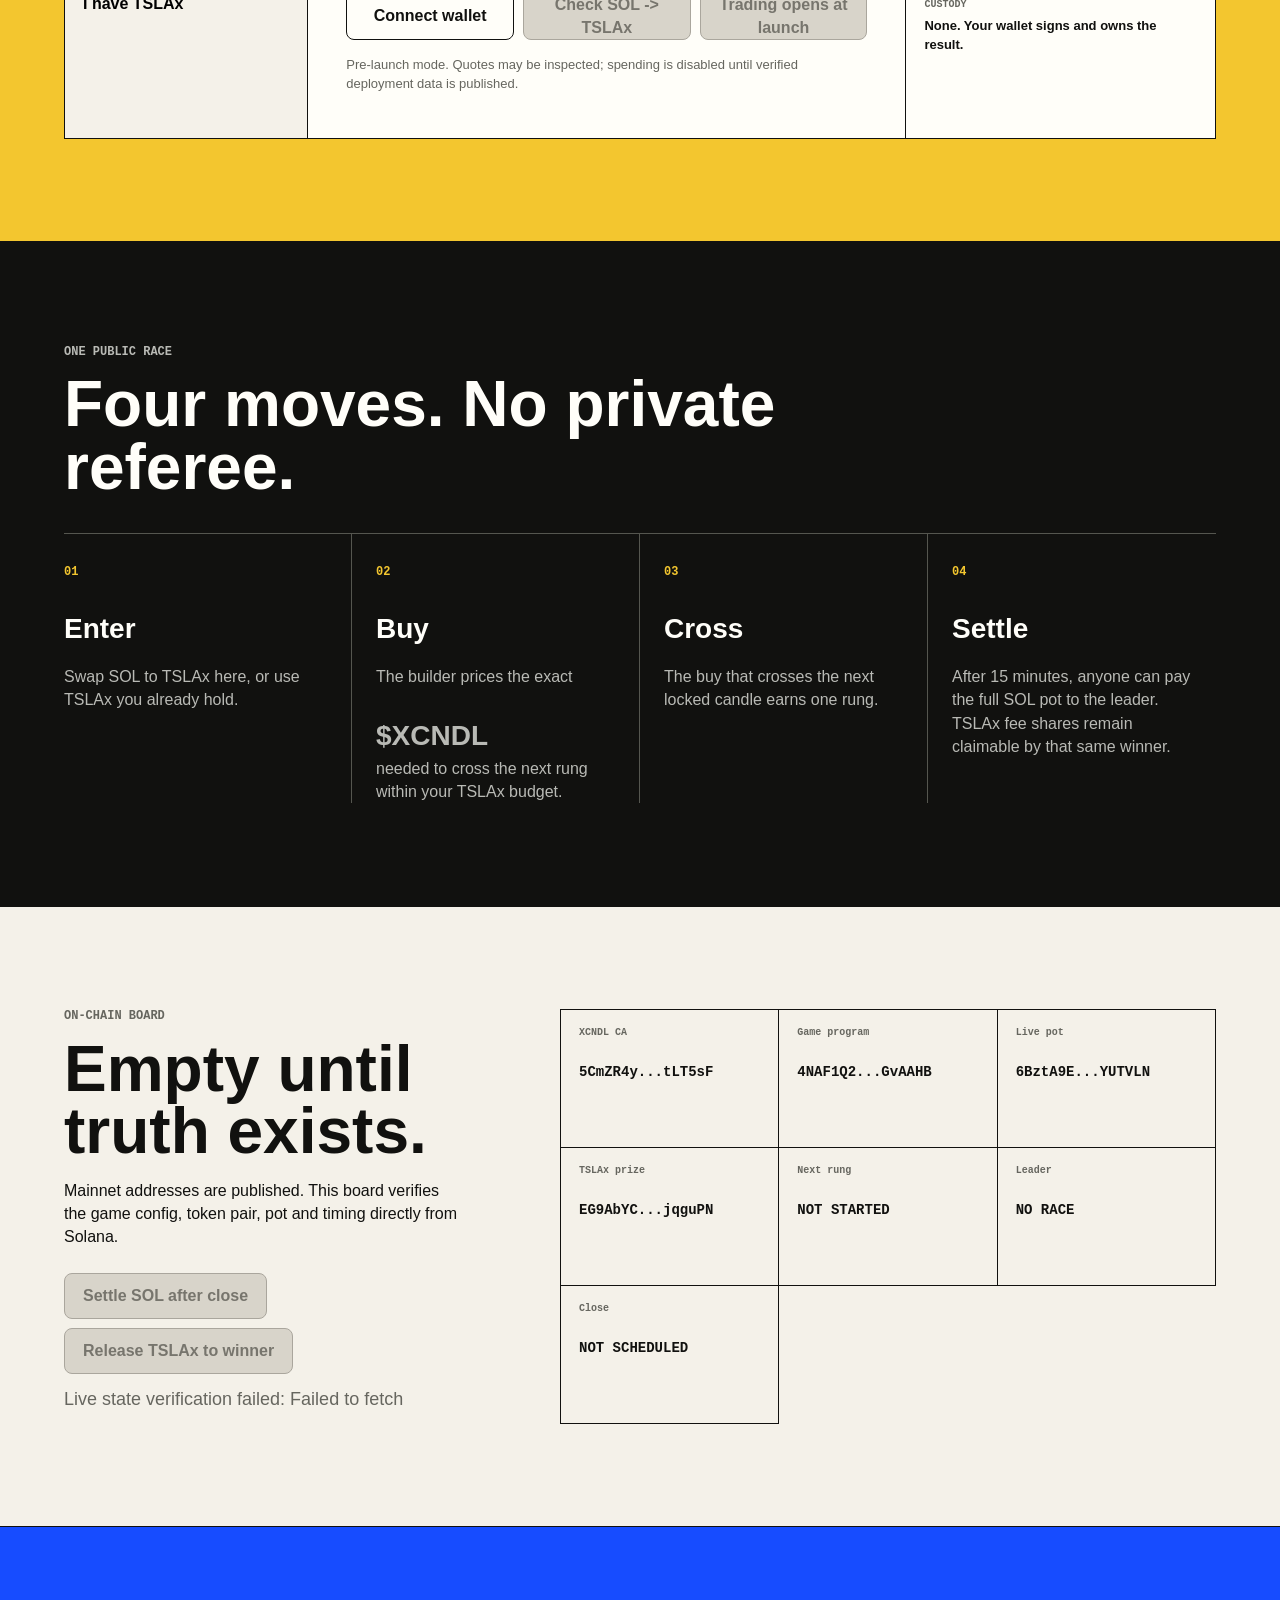
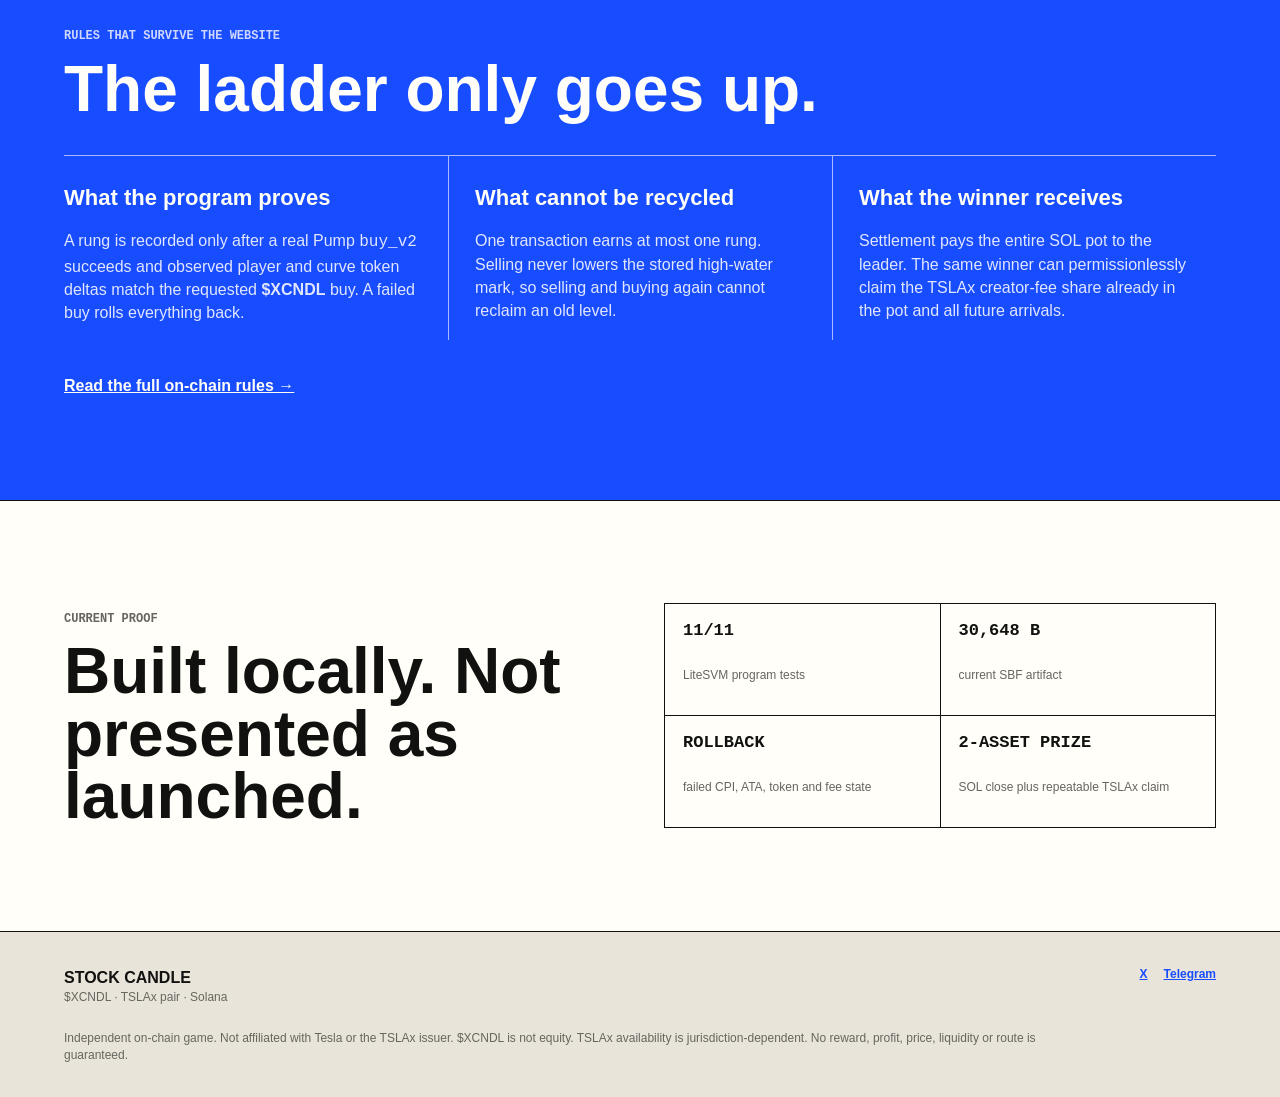
==== commit 54cebd1f: "Launch STOCK CANDLE on mainnet" ====
--- a/index.html
+++ b/index.html
@@ -145,7 +145,7 @@
       <div class="state-copy">
         <p class="eyebrow">ON-CHAIN BOARD</p>
         <h2 id="stateTitle">Empty until truth exists.</h2>
-        <p id="stateExplanation">The program and token are not deployed. This board will read accounts directly when verified addresses are frozen in the public manifest.</p>
+        <p id="stateExplanation">Mainnet addresses are published. This board verifies the game config, token pair, pot and timing directly from Solana.</p>
         <div class="state-actions">
           <button class="button primary" id="settleButton" type="button" disabled>Settle SOL after close</button>
           <button class="button" id="claimButton" type="button" disabled>Release TSLAx to winner</button>
@@ -182,7 +182,7 @@
           <p>Settlement pays the entire SOL pot to the leader. The same winner can permissionlessly claim the TSLAx creator-fee share already in the pot and all future arrivals.</p>
         </div>
       </div>
-      <a class="text-link" href="rules.html">Read the full pre-launch rules &rarr;</a>
+      <a class="text-link" href="rules.html">Read the full on-chain rules &rarr;</a>
     </section>
 
     <section class="proof-band" aria-labelledby="proofTitle">
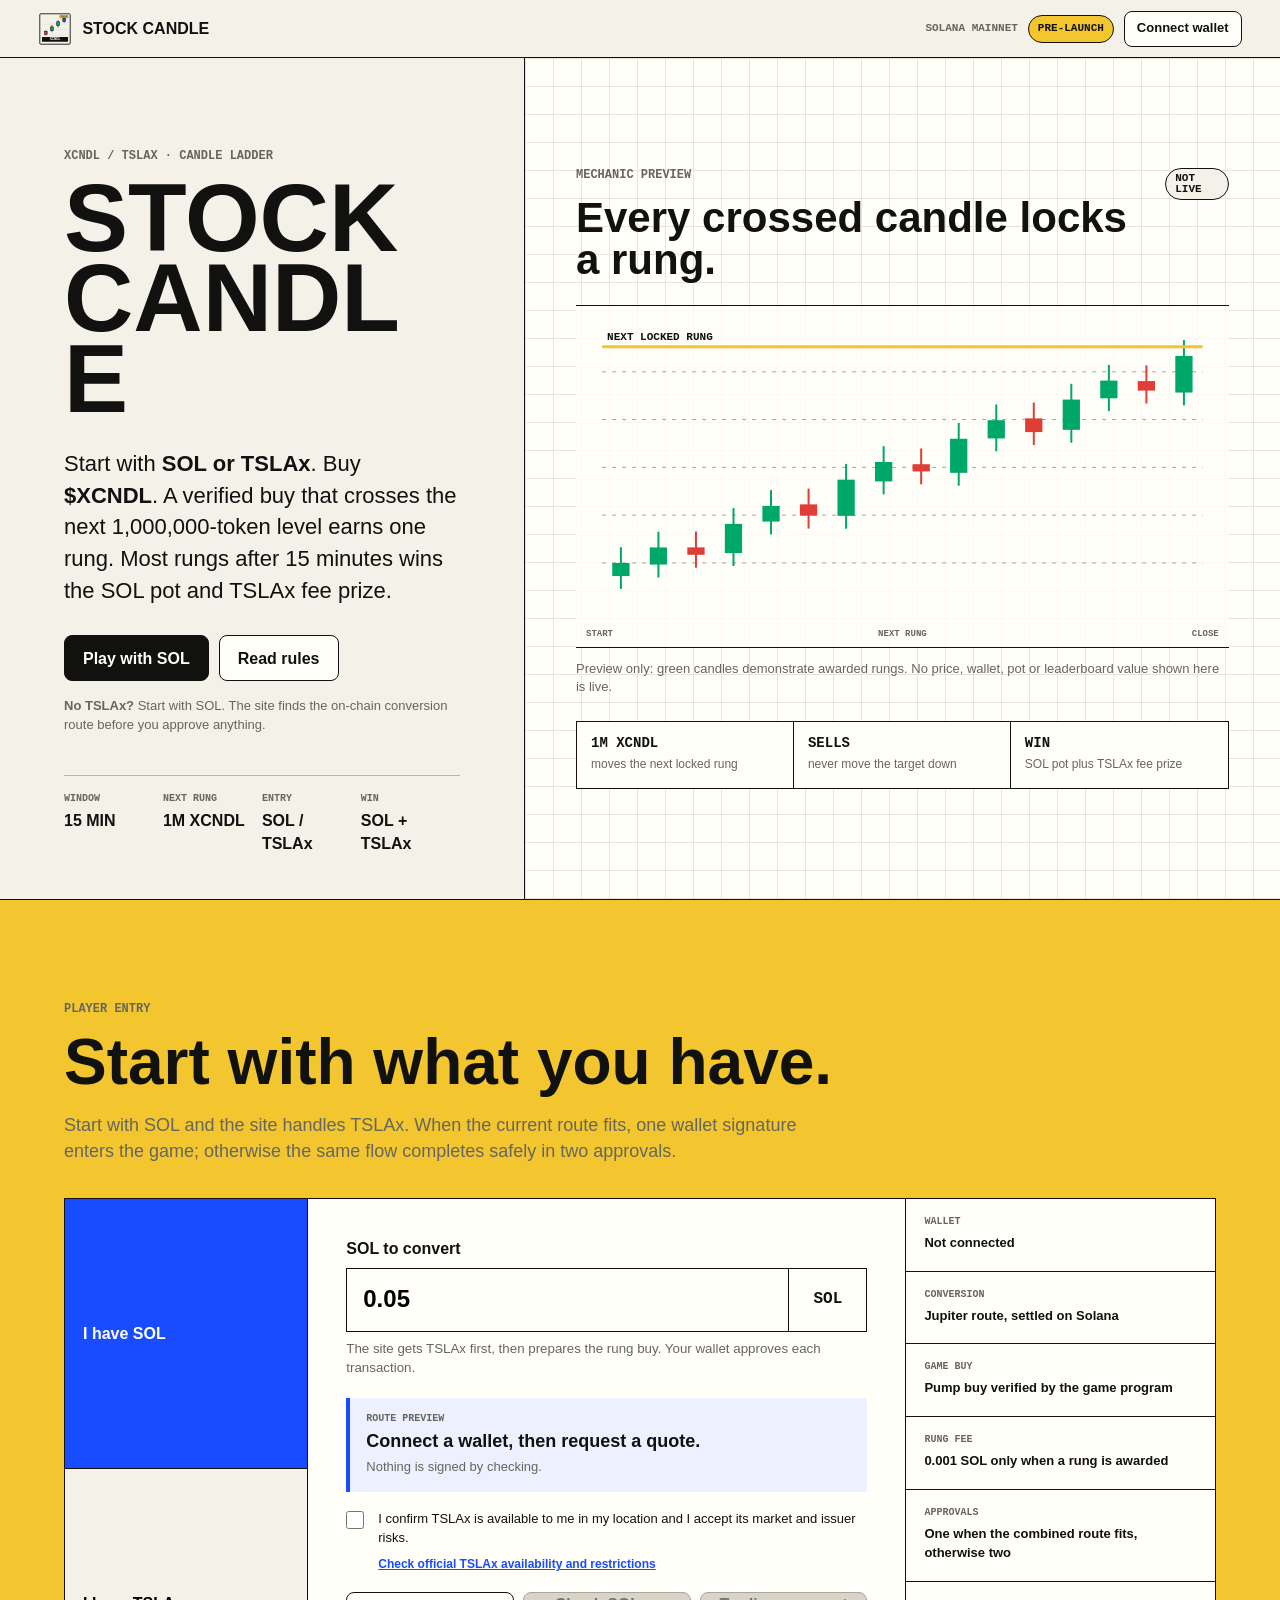
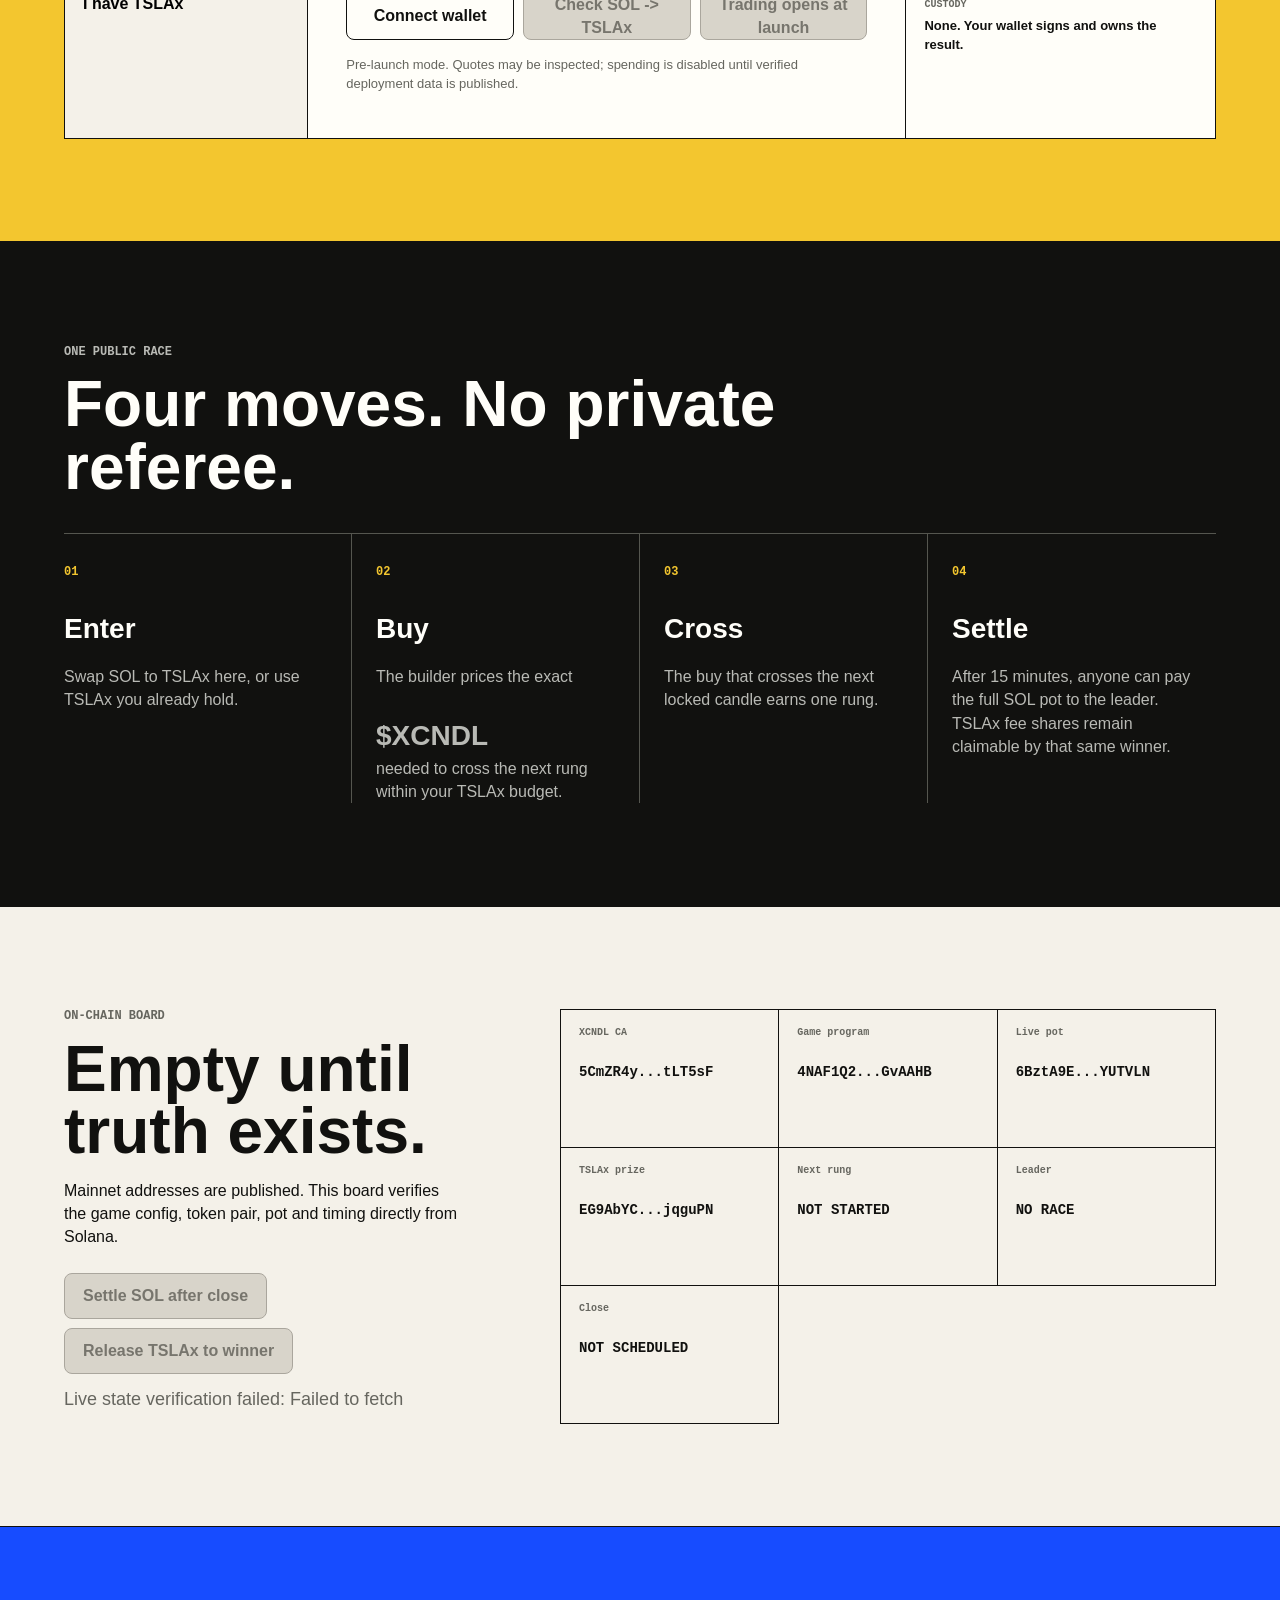
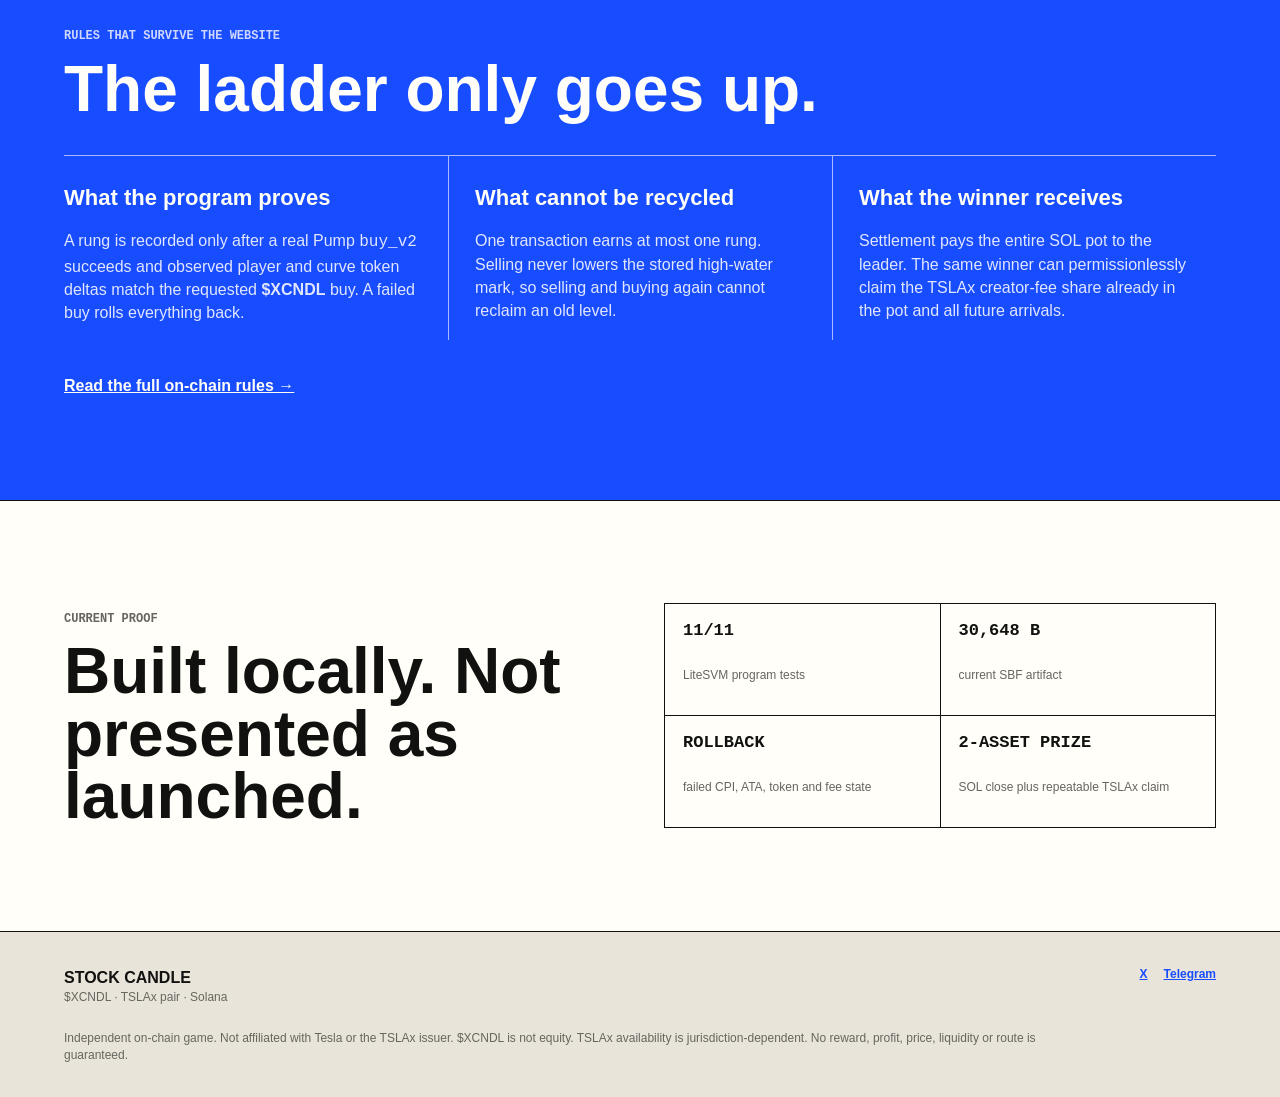
==== commit 564c9c73: "Bust launch state cache" ====
--- a/index.html
+++ b/index.html
@@ -212,6 +212,6 @@
     <p class="risk">Independent on-chain game. Not affiliated with Tesla or the TSLAx issuer. $XCNDL is not equity. TSLAx availability is jurisdiction-dependent. No reward, profit, price, liquidity or route is guaranteed.</p>
   </footer>
 
-  <script src="app.js" defer></script>
+  <script src="app.js?v=launch-342877d" defer></script>
 </body>
 </html>
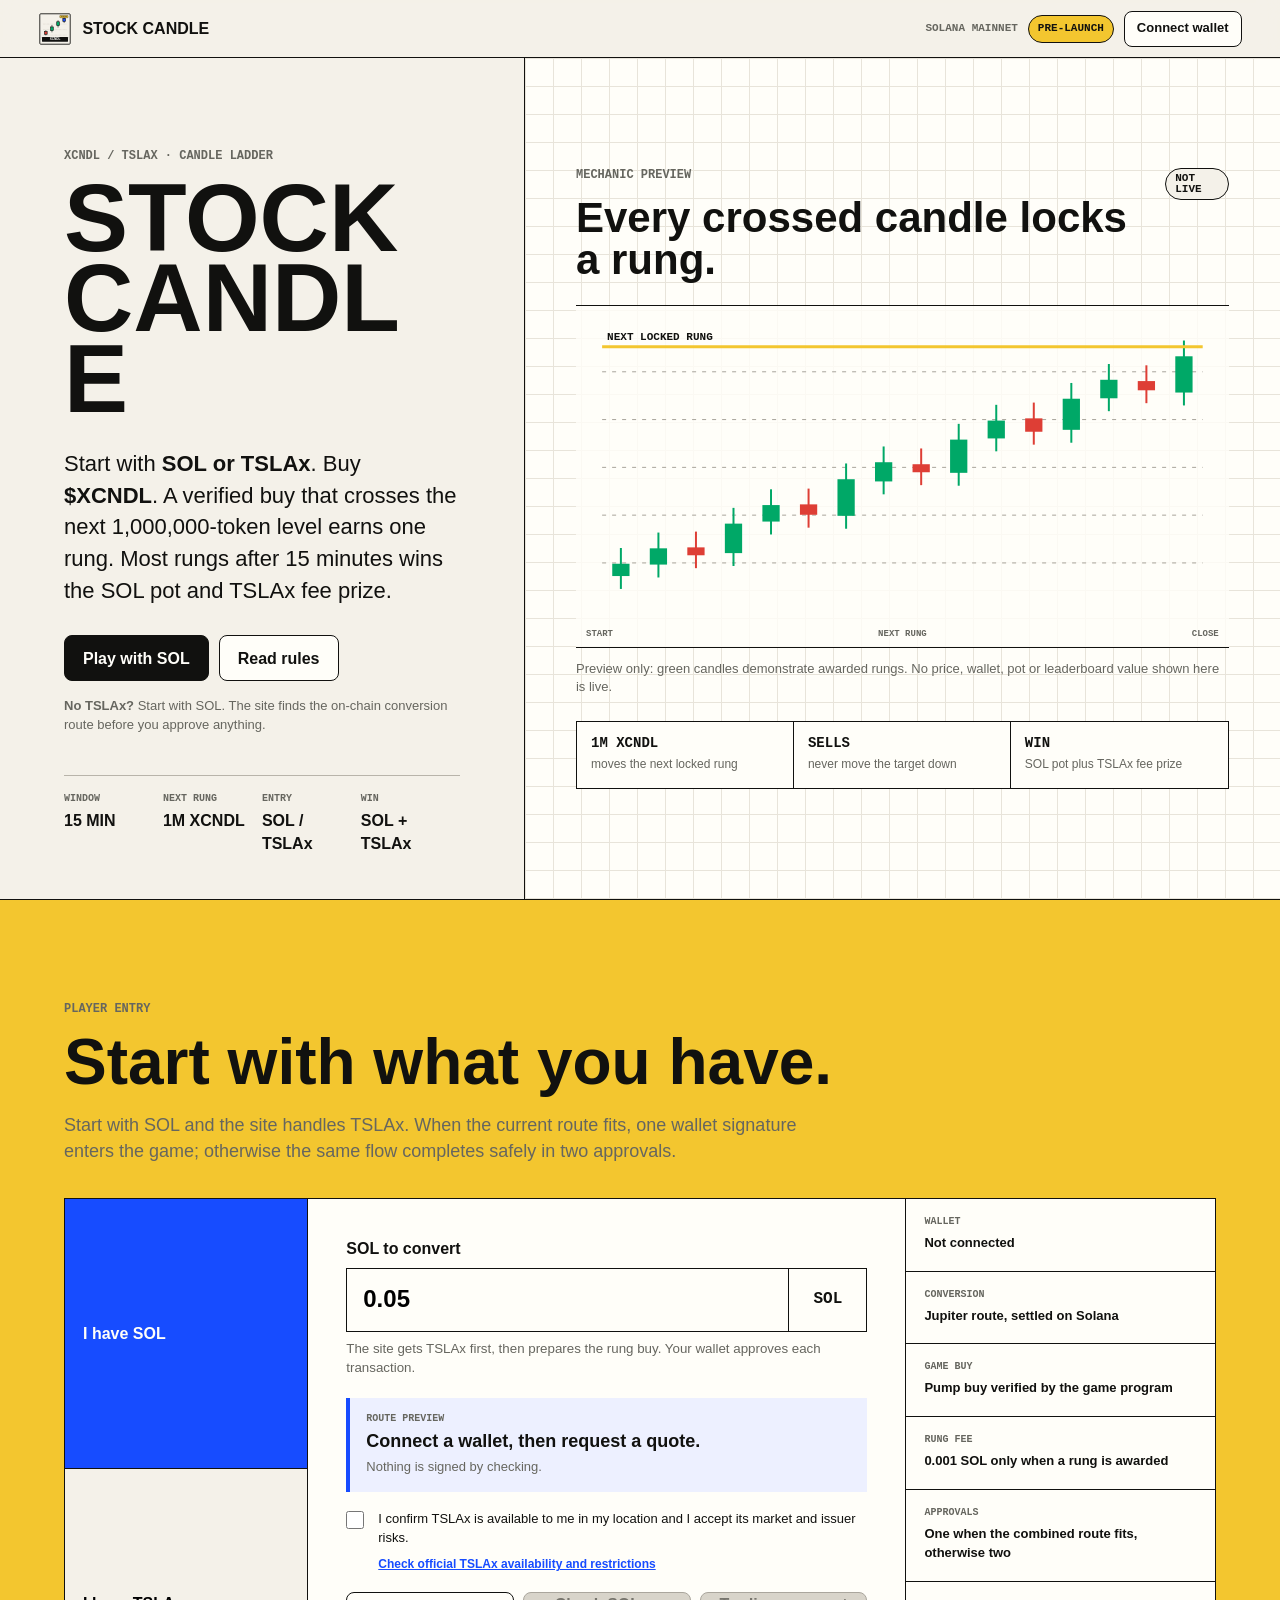
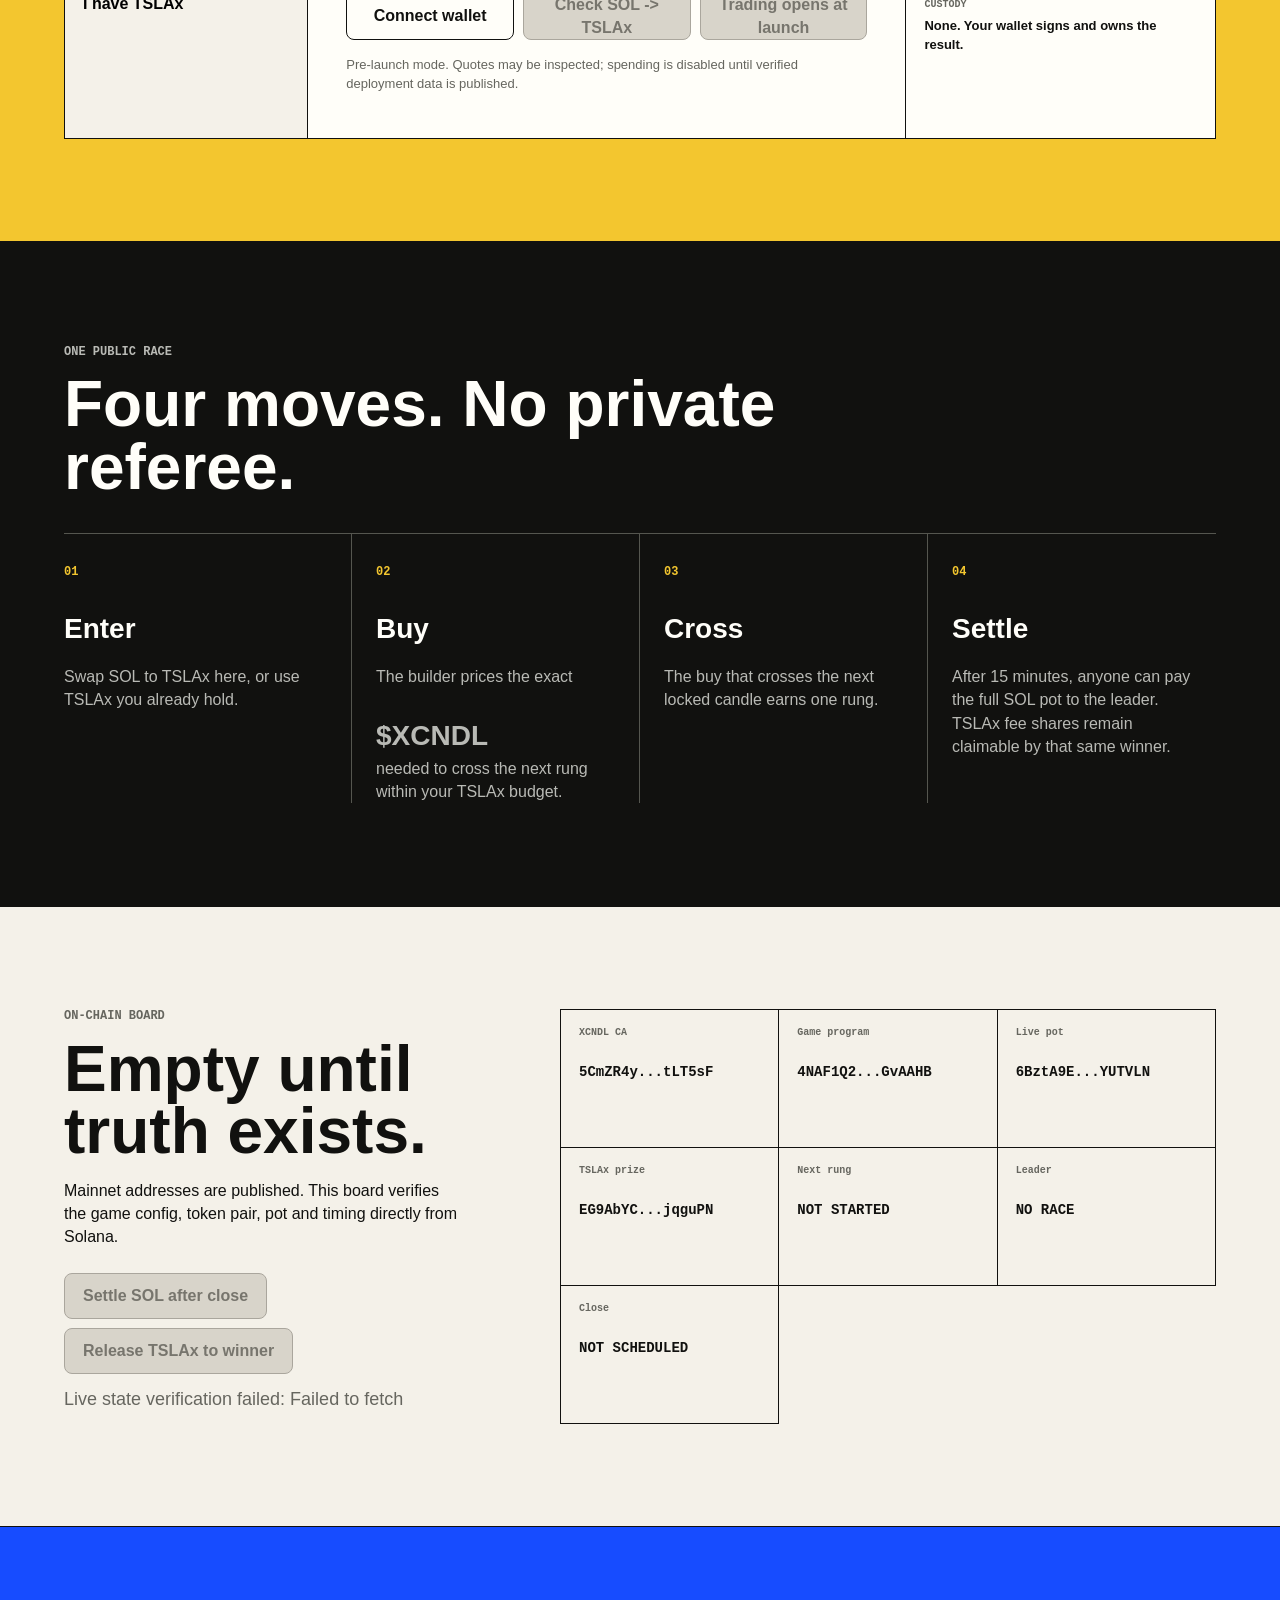
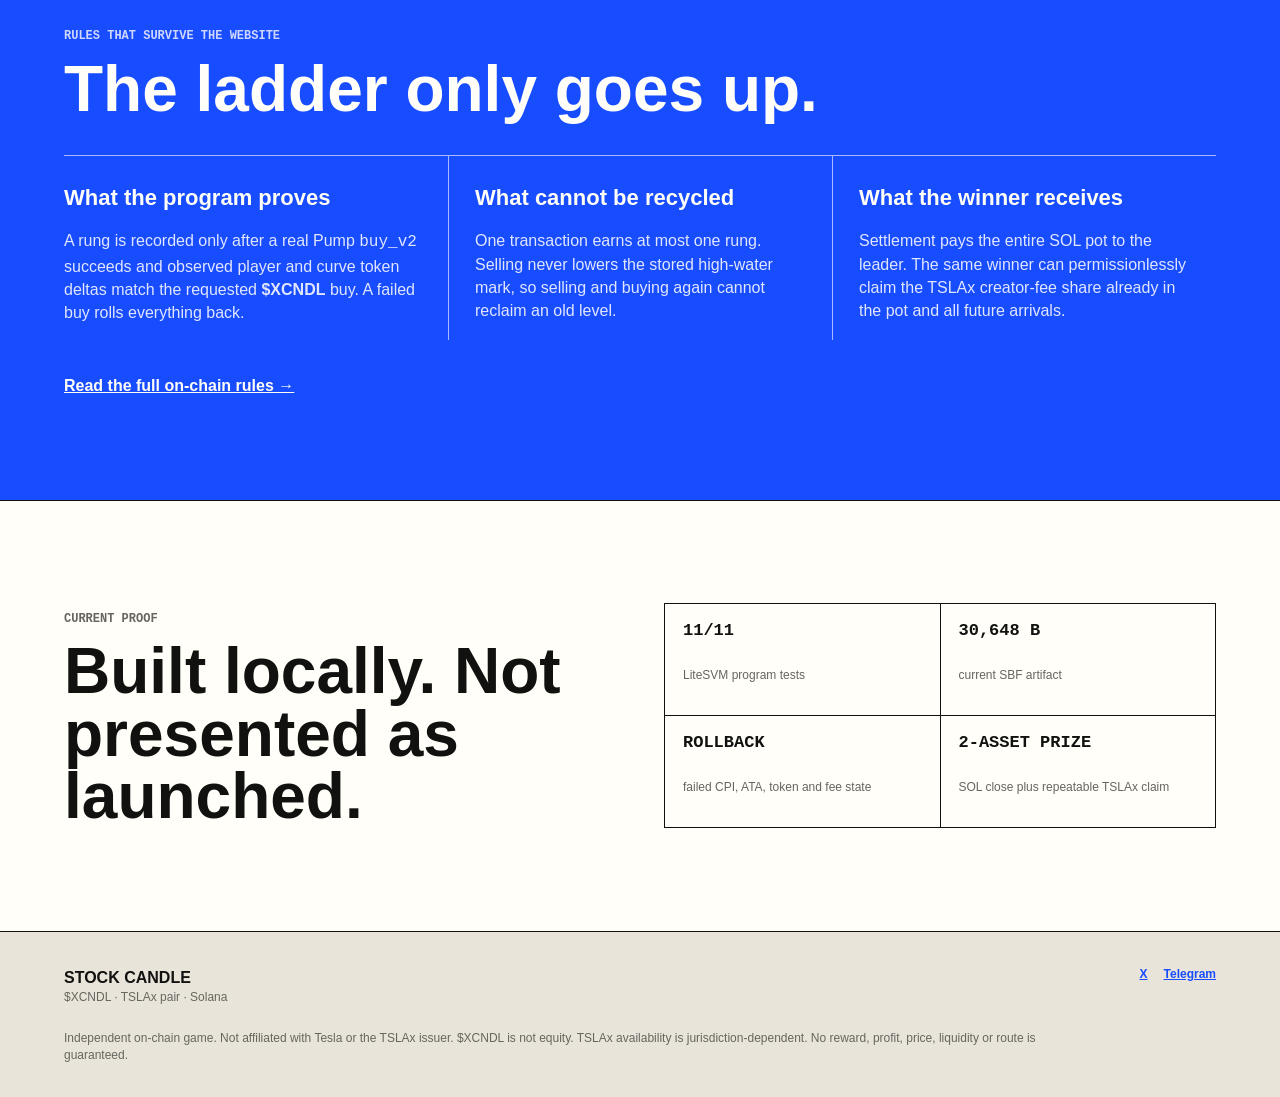
==== commit 1132357a: "Use browser-compatible mainnet RPC" ====
--- a/index.html
+++ b/index.html
@@ -212,6 +212,6 @@
     <p class="risk">Independent on-chain game. Not affiliated with Tesla or the TSLAx issuer. $XCNDL is not equity. TSLAx availability is jurisdiction-dependent. No reward, profit, price, liquidity or route is guaranteed.</p>
   </footer>
 
-  <script src="app.js?v=launch-342877d" defer></script>
+  <script src="app.js?v=launch-live-v2" defer></script>
 </body>
 </html>
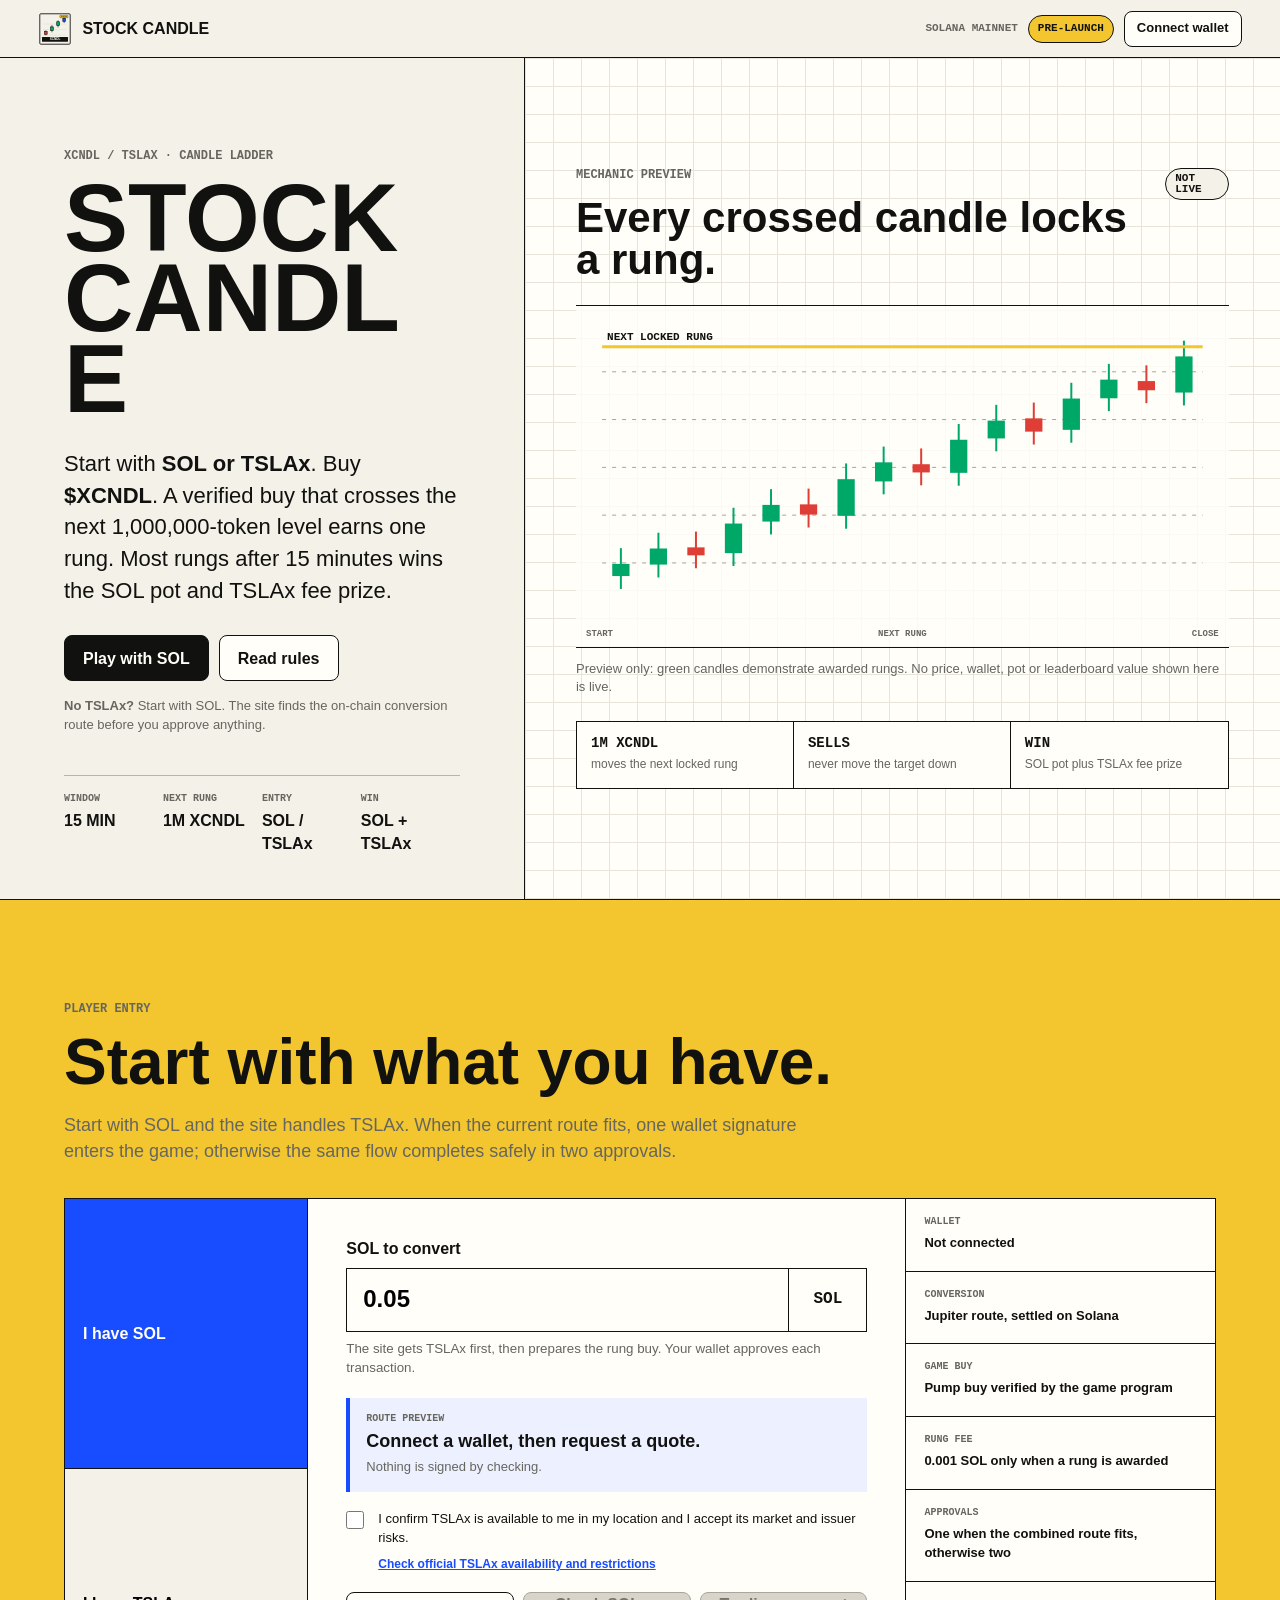
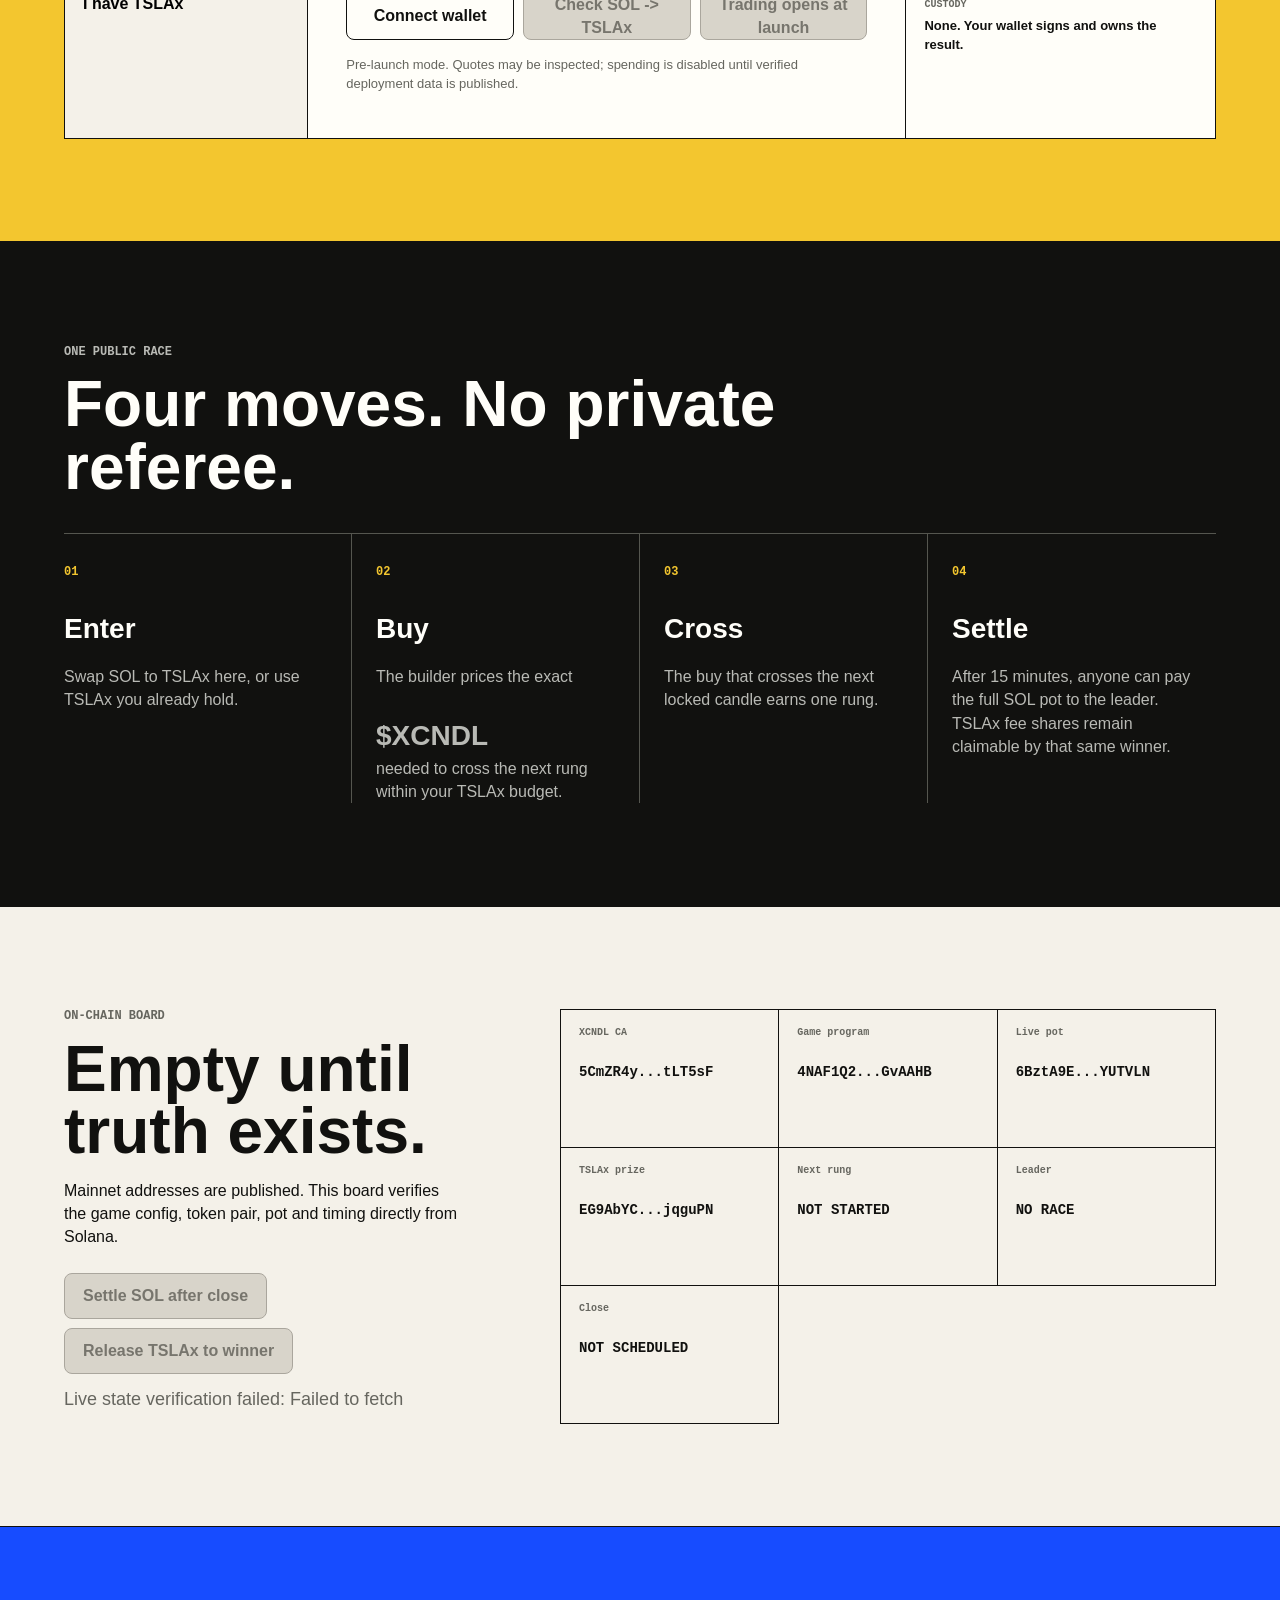
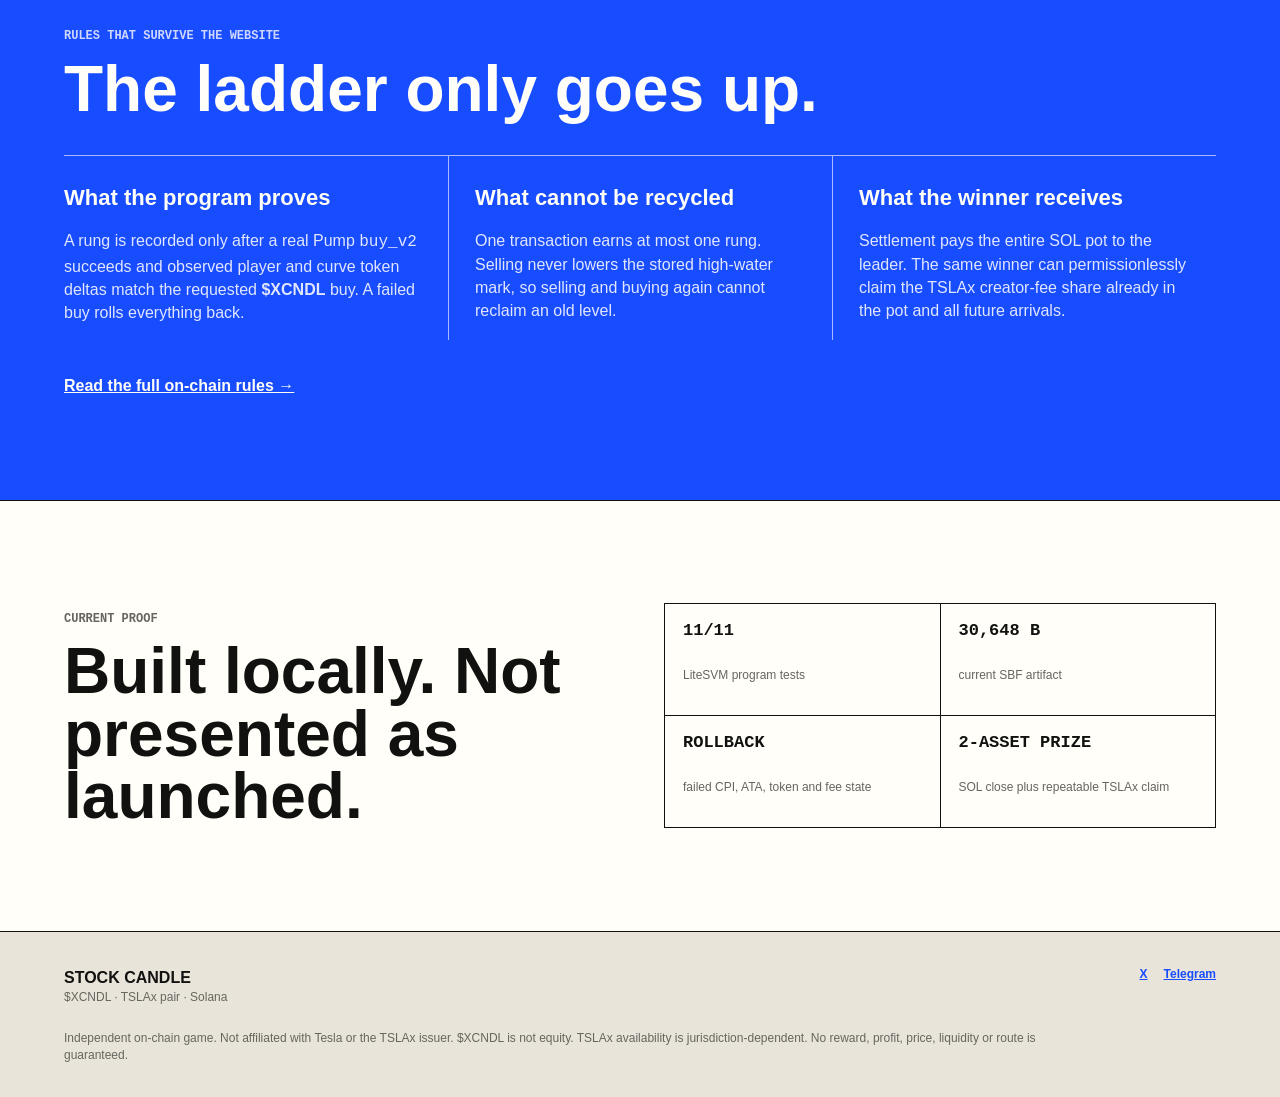
==== commit 5fb837ee: "Publish immutable live game state" ====
--- a/index.html
+++ b/index.html
@@ -212,6 +212,6 @@
     <p class="risk">Independent on-chain game. Not affiliated with Tesla or the TSLAx issuer. $XCNDL is not equity. TSLAx availability is jurisdiction-dependent. No reward, profit, price, liquidity or route is guaranteed.</p>
   </footer>
 
-  <script src="app.js?v=launch-live-v2" defer></script>
+  <script src="app.js?v=launch-live-v4" defer></script>
 </body>
 </html>
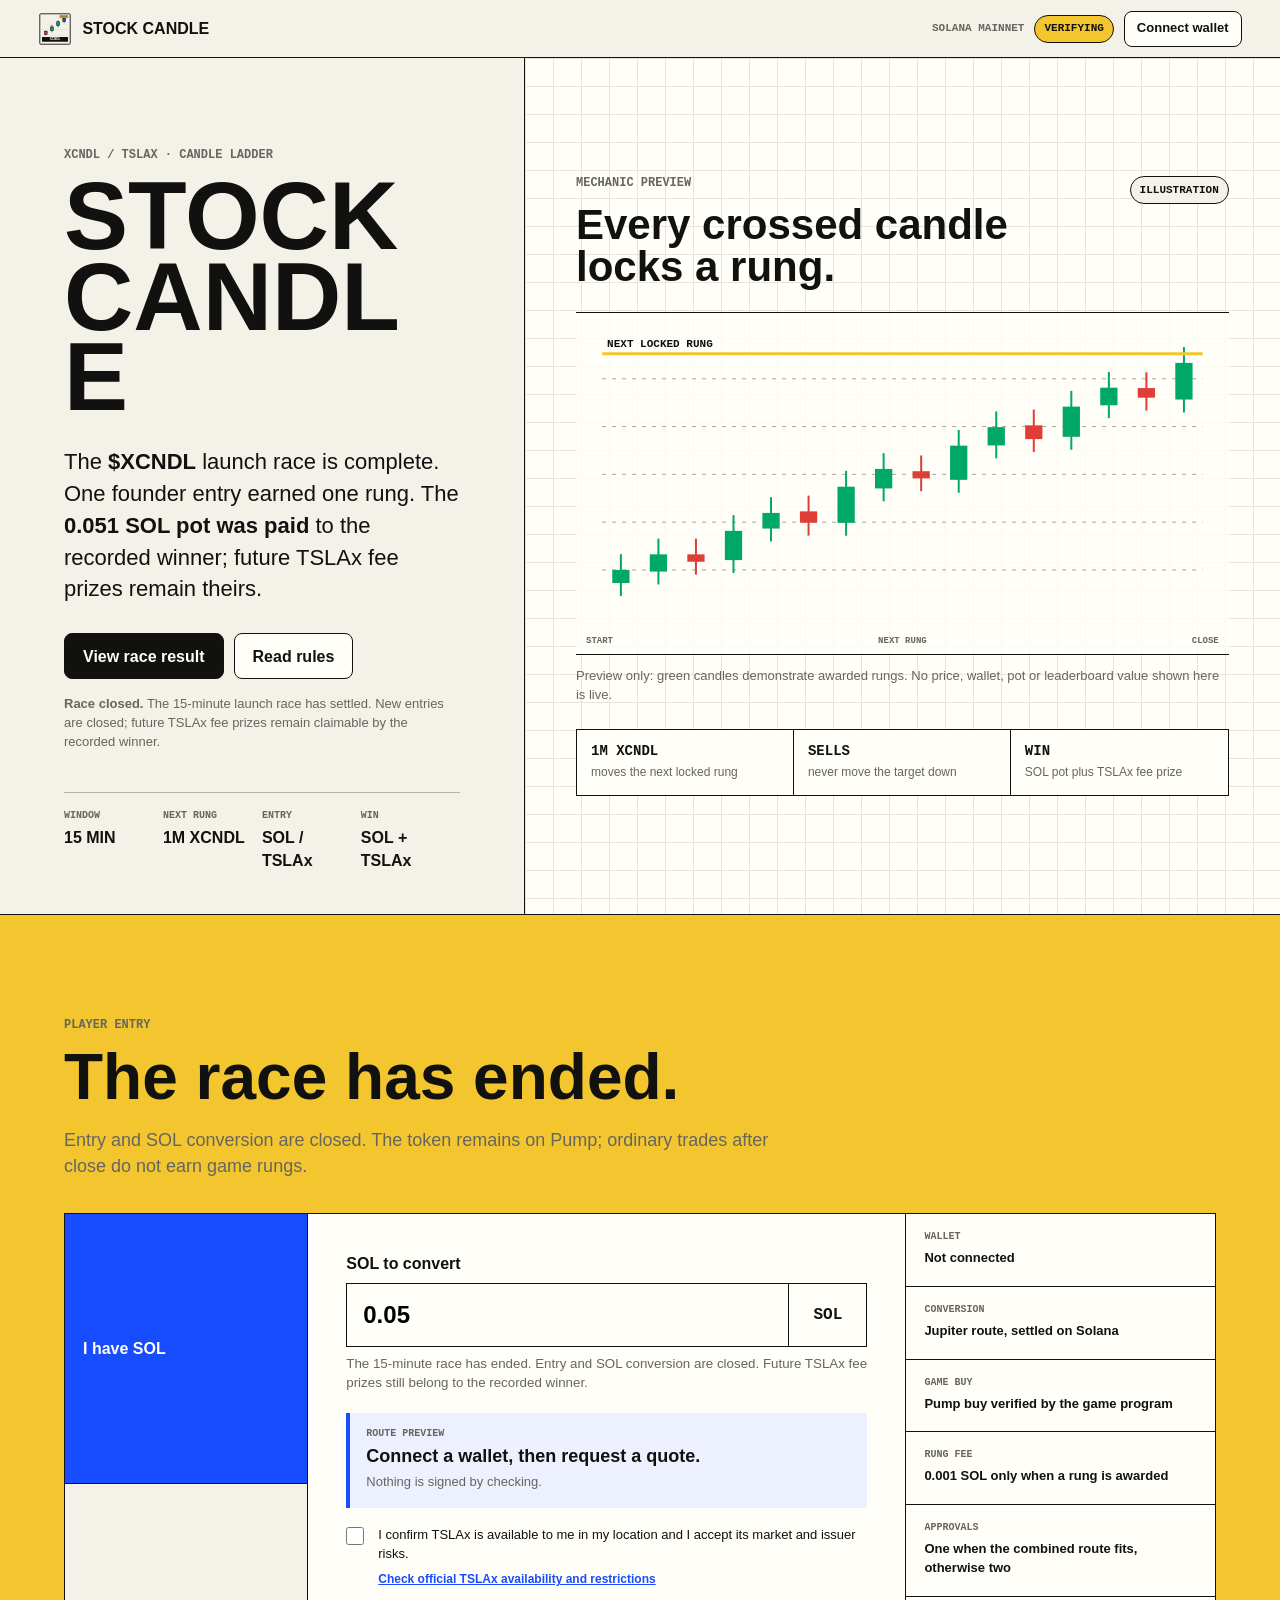
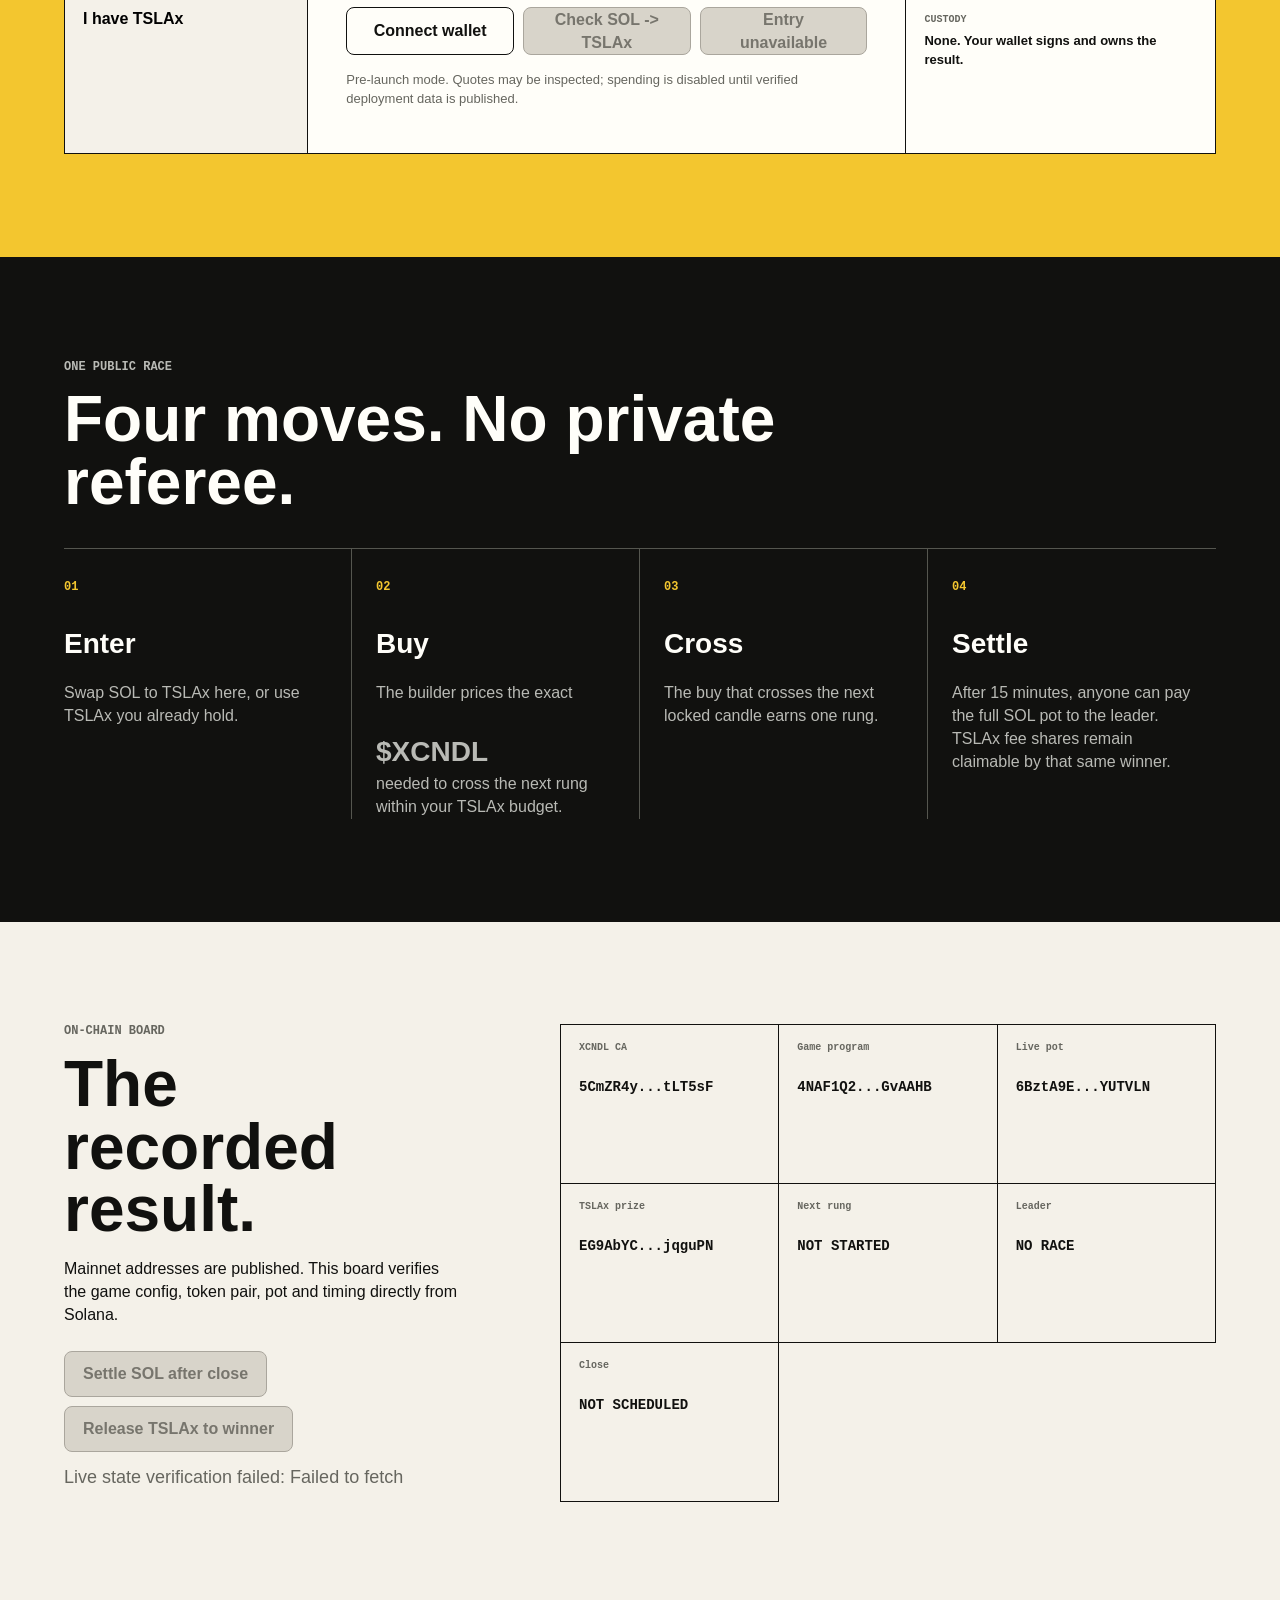
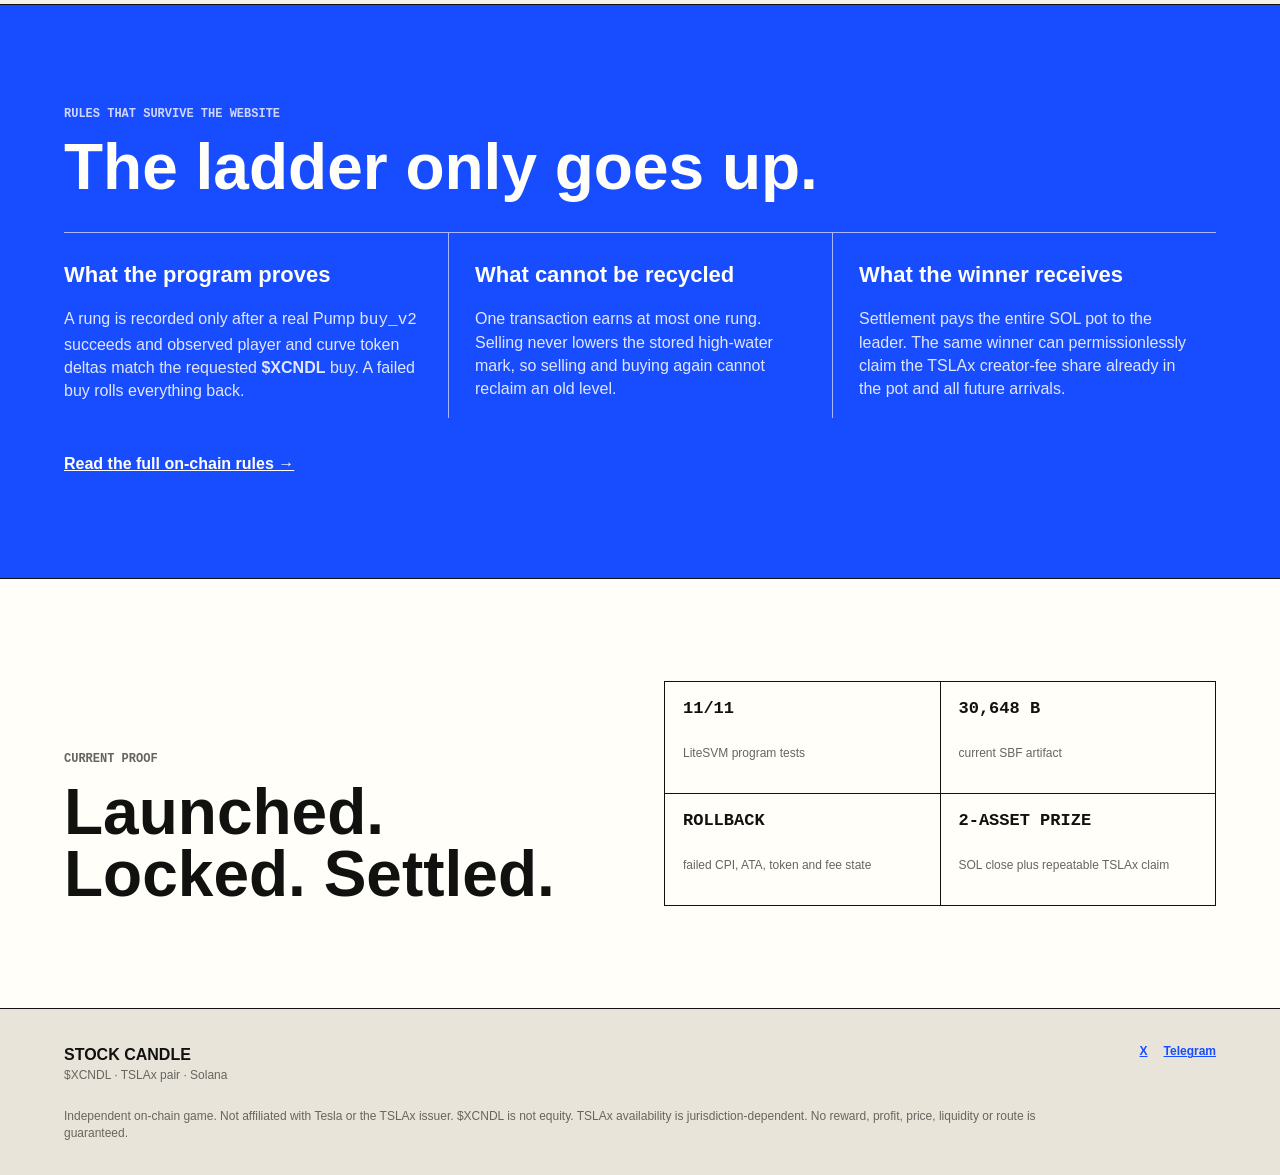
==== commit 8a85dde8: "Publish settled race and browser winner claim" ====
--- a/index.html
+++ b/index.html
@@ -40,12 +40,12 @@
       <div class="title-block">
         <p class="eyebrow">XCNDL / TSLAx &middot; CANDLE LADDER</p>
         <h1 id="pageTitle">STOCK<br>CANDLE</h1>
-        <p class="lead">Start with <strong>SOL or TSLAx</strong>. Buy <strong>$XCNDL</strong>. A verified buy that crosses the next 1,000,000-token level earns one rung. Most rungs after 15 minutes wins the SOL pot and TSLAx fee prize.</p>
+        <p class="lead">The <strong>$XCNDL</strong> launch race is complete. One founder entry earned one rung. The <strong>0.051 SOL pot was paid</strong> to the recorded winner; future TSLAx fee prizes remain theirs.</p>
         <div class="primary-actions">
-          <a class="button primary" href="#play">Play with SOL</a>
+          <a class="button primary" href="#stateTitle">View race result</a>
           <a class="button" href="#rules">Read rules</a>
         </div>
-        <p class="entry-note"><strong>No TSLAx?</strong> Start with SOL. The site finds the on-chain conversion route before you approve anything.</p>
+        <p class="entry-note"><strong>Race closed.</strong> The 15-minute launch race has settled. New entries are closed; future TSLAx fee prizes remain claimable by the recorded winner.</p>
         <dl class="identity-line" aria-label="Token identity">
           <div><dt>WINDOW</dt><dd>15 MIN</dd></div>
           <div><dt>NEXT RUNG</dt><dd>1M XCNDL</dd></div>
@@ -80,8 +80,8 @@
     <section class="entry-band" id="play" aria-labelledby="playTitle">
       <div class="section-heading">
         <p class="eyebrow">PLAYER ENTRY</p>
-        <h2 id="playTitle">Start with what you have.</h2>
-        <p>Start with SOL and the site handles TSLAx. When the current route fits, one wallet signature enters the game; otherwise the same flow completes safely in two approvals.</p>
+        <h2 id="playTitle">The race has ended.</h2>
+        <p>Entry and SOL conversion are closed. The token remains on Pump; ordinary trades after close do not earn game rungs.</p>
       </div>
 
       <div class="trade-workspace">
@@ -144,13 +144,13 @@
     <section class="state-band" aria-labelledby="stateTitle">
       <div class="state-copy">
         <p class="eyebrow">ON-CHAIN BOARD</p>
-        <h2 id="stateTitle">Empty until truth exists.</h2>
+        <h2 id="stateTitle">The recorded result.</h2>
         <p id="stateExplanation">Mainnet addresses are published. This board verifies the game config, token pair, pot and timing directly from Solana.</p>
         <div class="state-actions">
           <button class="button primary" id="settleButton" type="button" disabled>Settle SOL after close</button>
           <button class="button" id="claimButton" type="button" disabled>Release TSLAx to winner</button>
         </div>
-        <p class="state-status" id="stateStatus" role="status">Both settlement actions remain disabled before launch.</p>
+        <p class="state-status" id="stateStatus" role="status">Verifying the settled race directly on Solana. TSLAx release becomes available when the pot has a balance.</p>
       </div>
       <dl class="state-grid">
         <div><dt>XCNDL CA</dt><dd id="mintState">PENDING</dd></div>
@@ -188,7 +188,7 @@
     <section class="proof-band" aria-labelledby="proofTitle">
       <div>
         <p class="eyebrow">CURRENT PROOF</p>
-        <h2 id="proofTitle">Built locally. Not presented as launched.</h2>
+        <h2 id="proofTitle">Launched. Locked. Settled.</h2>
       </div>
       <ul class="proof-list">
         <li><strong>11/11</strong><span>LiteSVM program tests</span></li>
@@ -212,6 +212,8 @@
     <p class="risk">Independent on-chain game. Not affiliated with Tesla or the TSLAx issuer. $XCNDL is not equity. TSLAx availability is jurisdiction-dependent. No reward, profit, price, liquidity or route is guaranteed.</p>
   </footer>
 
-  <script src="app.js?v=launch-live-v4" defer></script>
+  <script src="minisol.js?v=settled-v1" defer></script>
+  <script src="settlement.js?v=settled-v1" defer></script>
+  <script src="app.js?v=settled-v1" defer></script>
 </body>
 </html>
